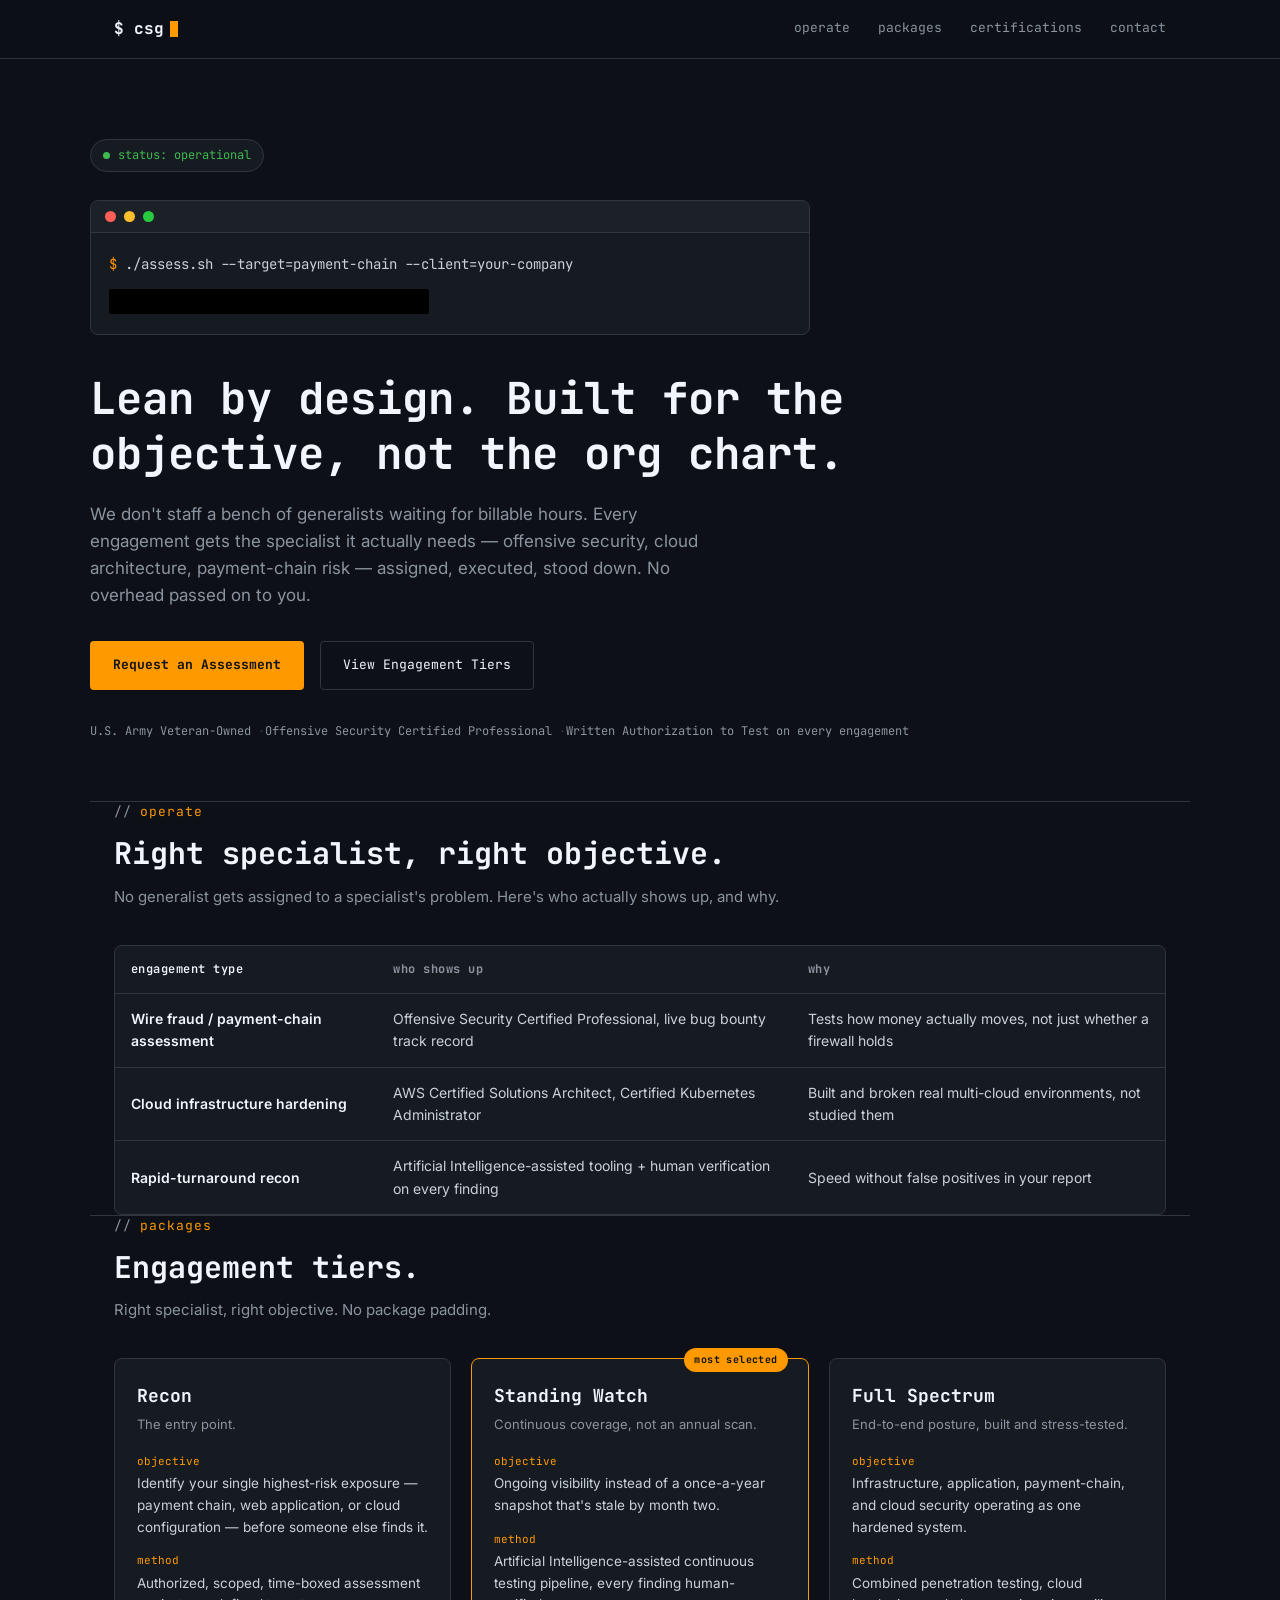
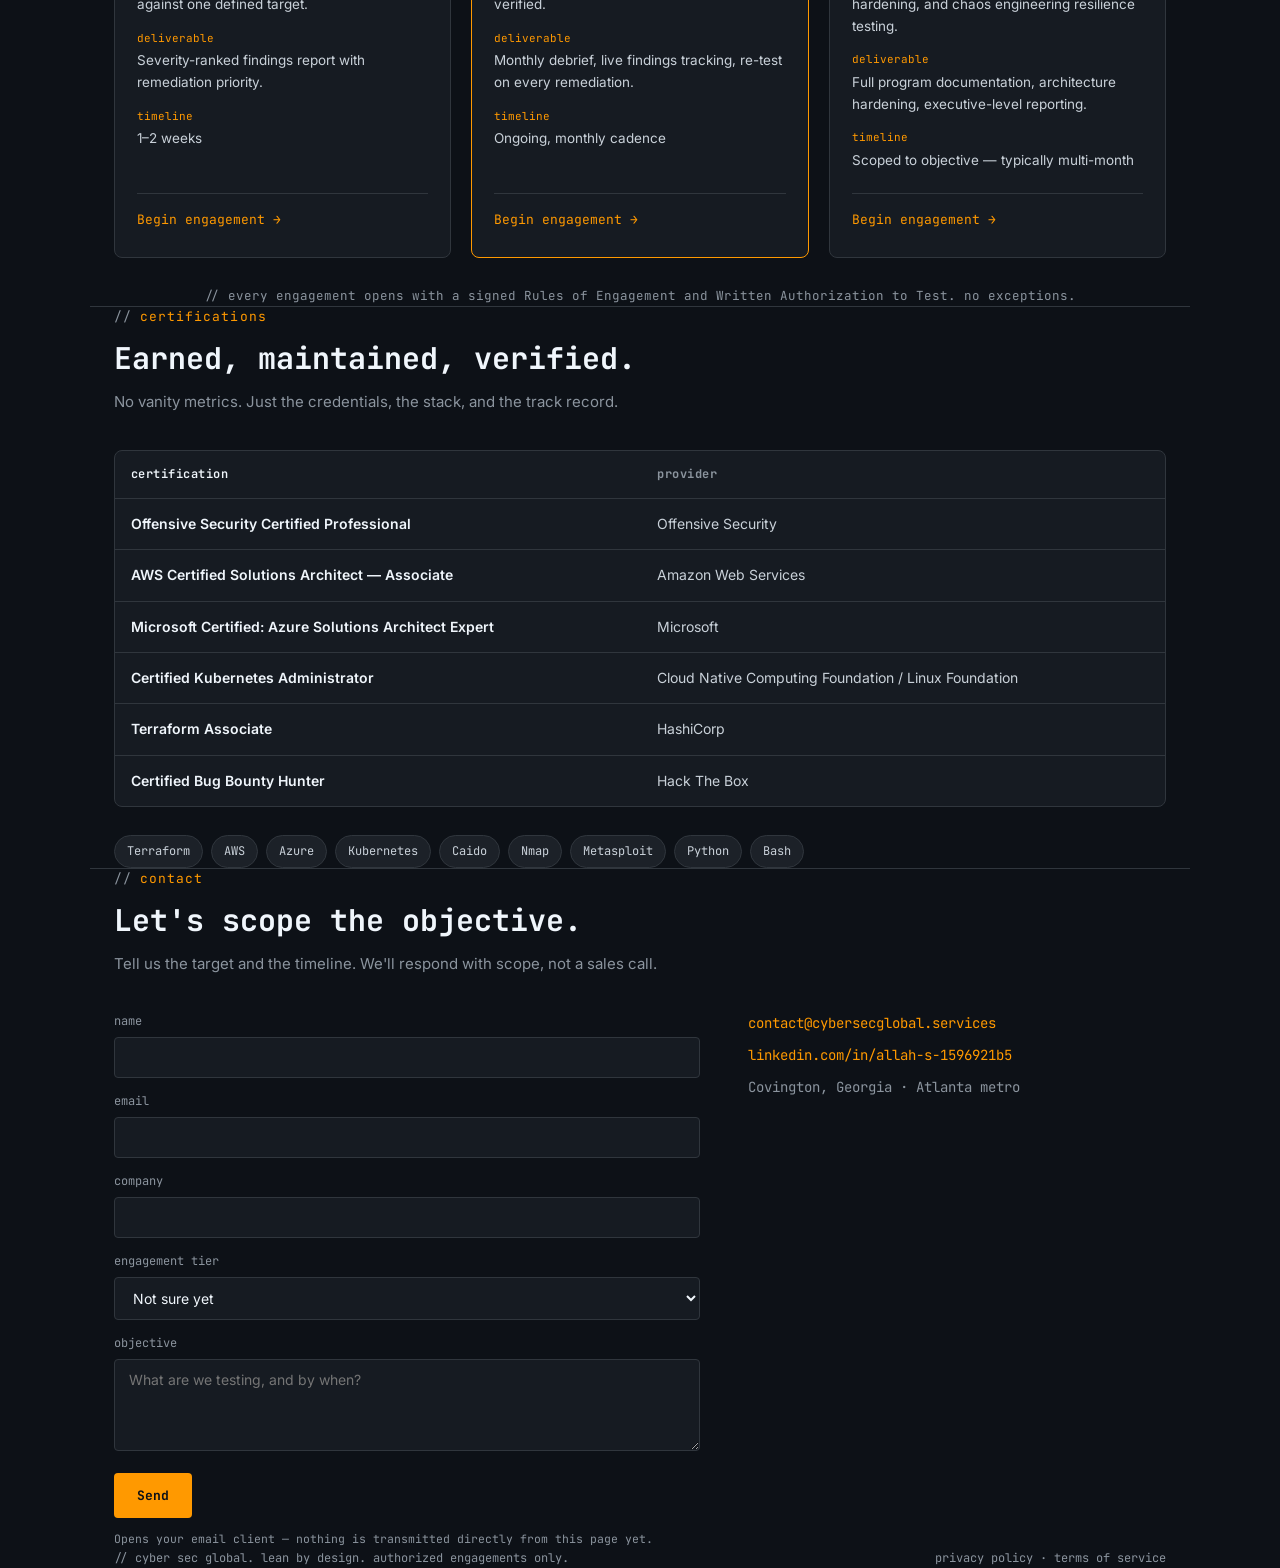
==== index.html @ 2a8fa8d0 "Rename index (1).html to index.html" ====
<!DOCTYPE html>
<html lang="en">
<head>
<meta charset="UTF-8">
<meta name="viewport" content="width=device-width, initial-scale=1.0">
<title>Cyber Sec Global — Lean by Design</title>
<link rel="preconnect" href="https://fonts.googleapis.com">
<link href="https://fonts.googleapis.com/css2?family=JetBrains+Mono:wght@400;500;700;800&family=Inter:wght@400;500;600;700&display=swap" rel="stylesheet">
<link rel="stylesheet" href="style.css">
</head>
<body>

<nav>
  <div class="nav-inner">
    <div class="logo">$ csg<span class="cursor"></span></div>
    <div class="nav-links" id="navLinks">
      <a href="#operate">operate</a>
      <a href="#packages">packages</a>
      <a href="#certs">certifications</a>
      <a href="#contact">contact</a>
    </div>
    <button class="nav-toggle" id="navToggle" aria-label="Menu">☰</button>
  </div>
</nav>

<header class="hero wrap">
  <div class="status-badge"><span class="status-dot"></span>status: operational</div>

  <div class="terminal">
    <div class="terminal-bar">
      <span class="dot r"></span><span class="dot y"></span><span class="dot g"></span>
    </div>
    <div class="terminal-body">
      <div class="prompt-line"><span class="prompt">$</span> <span id="typed"></span><span class="term-cursor" id="termCursor"></span></div>
      <div class="redacted-output" id="redactedOutput">
        <span class="redact-bar" id="redactBar">single highest-risk exposure identified</span>
      </div>
    </div>
  </div>

  <h1>Lean by design. Built for the objective, not the org chart.</h1>
  <p class="sub">We don't staff a bench of generalists waiting for billable hours. Every engagement gets the specialist it actually needs — offensive security, cloud architecture, payment-chain risk — assigned, executed, stood down. No overhead passed on to you.</p>

  <div class="cta-row">
    <a href="#contact" class="btn btn-primary">Request an Assessment</a>
    <a href="#packages" class="btn btn-secondary">View Engagement Tiers</a>
  </div>

  <div class="badge-line">
    <span>U.S. Army Veteran-Owned</span>
    <span>Offensive Security Certified Professional</span>
    <span>Written Authorization to Test on every engagement</span>
  </div>
</header>

<section id="operate" class="wrap">
  <div class="section-head">
    <div class="kicker">operate</div>
    <h2>Right specialist, right objective.</h2>
    <p>No generalist gets assigned to a specialist's problem. Here's who actually shows up, and why.</p>
  </div>
  <div class="table-wrap">
    <table>
      <thead>
        <tr><th class="lead">engagement type</th><th>who shows up</th><th>why</th></tr>
      </thead>
      <tbody>
        <tr>
          <td class="lead">Wire fraud / payment-chain assessment</td>
          <td>Offensive Security Certified Professional, live bug bounty track record</td>
          <td>Tests how money actually moves, not just whether a firewall holds</td>
        </tr>
        <tr>
          <td class="lead">Cloud infrastructure hardening</td>
          <td>AWS Certified Solutions Architect, Certified Kubernetes Administrator</td>
          <td>Built and broken real multi-cloud environments, not studied them</td>
        </tr>
        <tr>
          <td class="lead">Rapid-turnaround recon</td>
          <td>Artificial Intelligence-assisted tooling + human verification on every finding</td>
          <td>Speed without false positives in your report</td>
        </tr>
      </tbody>
    </table>
  </div>
</section>

<section id="packages" class="wrap">
  <div class="section-head">
    <div class="kicker">packages</div>
    <h2>Engagement tiers.</h2>
    <p>Right specialist, right objective. No package padding.</p>
  </div>

  <div class="pkg-grid">
    <div class="pkg-card">
      <h3>Recon</h3>
      <div class="tagline">The entry point.</div>
      <dl>
        <dt>objective</dt><dd>Identify your single highest-risk exposure — payment chain, web application, or cloud configuration — before someone else finds it.</dd>
        <dt>method</dt><dd>Authorized, scoped, time-boxed assessment against one defined target.</dd>
        <dt>deliverable</dt><dd>Severity-ranked findings report with remediation priority.</dd>
        <dt>timeline</dt><dd>1–2 weeks</dd>
      </dl>
      <a href="#contact" class="pkg-cta" data-tier="Recon">Begin engagement →</a>
    </div>

    <div class="pkg-card featured">
      <div class="pkg-tag">most selected</div>
      <h3>Standing Watch</h3>
      <div class="tagline">Continuous coverage, not an annual scan.</div>
      <dl>
        <dt>objective</dt><dd>Ongoing visibility instead of a once-a-year snapshot that's stale by month two.</dd>
        <dt>method</dt><dd>Artificial Intelligence-assisted continuous testing pipeline, every finding human-verified.</dd>
        <dt>deliverable</dt><dd>Monthly debrief, live findings tracking, re-test on every remediation.</dd>
        <dt>timeline</dt><dd>Ongoing, monthly cadence</dd>
      </dl>
      <a href="#contact" class="pkg-cta" data-tier="Standing Watch">Begin engagement →</a>
    </div>

    <div class="pkg-card">
      <h3>Full Spectrum</h3>
      <div class="tagline">End-to-end posture, built and stress-tested.</div>
      <dl>
        <dt>objective</dt><dd>Infrastructure, application, payment-chain, and cloud security operating as one hardened system.</dd>
        <dt>method</dt><dd>Combined penetration testing, cloud hardening, and chaos engineering resilience testing.</dd>
        <dt>deliverable</dt><dd>Full program documentation, architecture hardening, executive-level reporting.</dd>
        <dt>timeline</dt><dd>Scoped to objective — typically multi-month</dd>
      </dl>
      <a href="#contact" class="pkg-cta" data-tier="Full Spectrum">Begin engagement →</a>
    </div>
  </div>

  <div class="pkg-footnote">// every engagement opens with a signed Rules of Engagement and Written Authorization to Test. no exceptions.</div>
</section>

<section id="certs" class="wrap">
  <div class="section-head">
    <div class="kicker">certifications</div>
    <h2>Earned, maintained, verified.</h2>
    <p>No vanity metrics. Just the credentials, the stack, and the track record.</p>
  </div>

  <div class="table-wrap" style="margin-bottom: 28px;">
    <table>
      <thead><tr><th class="lead">certification</th><th>provider</th></tr></thead>
      <tbody>
        <tr><td class="lead">Offensive Security Certified Professional</td><td>Offensive Security</td></tr>
        <tr><td class="lead">AWS Certified Solutions Architect — Associate</td><td>Amazon Web Services</td></tr>
        <tr><td class="lead">Microsoft Certified: Azure Solutions Architect Expert</td><td>Microsoft</td></tr>
        <tr><td class="lead">Certified Kubernetes Administrator</td><td>Cloud Native Computing Foundation / Linux Foundation</td></tr>
        <tr><td class="lead">Terraform Associate</td><td>HashiCorp</td></tr>
        <tr><td class="lead">Certified Bug Bounty Hunter</td><td>Hack The Box</td></tr>
      </tbody>
    </table>
  </div>

  <div class="pill-row">
    <span class="pill">Terraform</span><span class="pill">AWS</span><span class="pill">Azure</span>
    <span class="pill">Kubernetes</span><span class="pill">Caido</span><span class="pill">Nmap</span>
    <span class="pill">Metasploit</span><span class="pill">Python</span><span class="pill">Bash</span>
  </div>
</section>

<section id="contact" class="wrap">
  <div class="section-head">
    <div class="kicker">contact</div>
    <h2>Let's scope the objective.</h2>
    <p>Tell us the target and the timeline. We'll respond with scope, not a sales call.</p>
  </div>

  <div class="contact-layout">
    <!--
      GOHIGHLEVEL EMBED SLOT
      Replace this entire <form id="contactForm">...</form> block with your
      GoHighLevel form embed snippet (iframe or script tag) to route leads
      straight into your CRM/automation pipeline instead of the mailto fallback below.
    -->
    <form id="contactForm" class="contact-form">
      <label for="name">name</label>
      <input type="text" id="name" name="name" required>

      <label for="email">email</label>
      <input type="email" id="email" name="email" required>

      <label for="company">company</label>
      <input type="text" id="company" name="company">

      <label for="tier">engagement tier</label>
      <select id="tier" name="tier">
        <option value="Not sure yet">Not sure yet</option>
        <option value="Recon">Recon</option>
        <option value="Standing Watch">Standing Watch</option>
        <option value="Full Spectrum">Full Spectrum</option>
      </select>

      <label for="message">objective</label>
      <textarea id="message" name="message" rows="4" placeholder="What are we testing, and by when?" required></textarea>

      <button type="submit" class="btn btn-primary" style="margin-top: 8px;">Send</button>
      <p class="form-note">Opens your email client — nothing is transmitted directly from this page yet.</p>
    </form>

    <div class="contact-links">
      <a href="mailto:contact@cybersecglobal.services">contact@cybersecglobal.services</a>
      <a href="https://www.linkedin.com/in/allah-s-1596921b5/">linkedin.com/in/allah-s-1596921b5</a>
      <span style="color: var(--text-dim);">Covington, Georgia · Atlanta metro</span>
    </div>
  </div>
</section>

<footer class="wrap">
  <div style="display:flex; justify-content:space-between; flex-wrap:wrap; gap:12px;">
    <span>// cyber sec global. lean by design. authorized engagements only.</span>
    <span><a href="privacy-policy.html" style="color:var(--text-dim);">privacy policy</a> · <a href="terms.html" style="color:var(--text-dim);">terms of service</a></span>
  </div>
</footer>

<script>
  // Mobile nav toggle
  document.getElementById('navToggle').addEventListener('click', function() {
    document.getElementById('navLinks').classList.toggle('open');
  });

  // Package card "Begin engagement" links prefill the tier dropdown
  document.querySelectorAll('.pkg-cta').forEach(function(link) {
    link.addEventListener('click', function() {
      var tier = this.getAttribute('data-tier');
      var select = document.getElementById('tier');
      if (select) select.value = tier;
    });
  });

  // Contact form: build a mailto: link from the fields and open the user's mail client.
  // Swap this whole block out once the GoHighLevel form embed is dropped in above.
  document.getElementById('contactForm').addEventListener('submit', function(e) {
    e.preventDefault();
    var name = document.getElementById('name').value;
    var email = document.getElementById('email').value;
    var company = document.getElementById('company').value;
    var tier = document.getElementById('tier').value;
    var message = document.getElementById('message').value;

    var subject = encodeURIComponent('Engagement Request — ' + tier);
    var body = encodeURIComponent(
      'Name: ' + name + '\n' +
      'Email: ' + email + '\n' +
      'Company: ' + company + '\n' +
      'Tier: ' + tier + '\n\n' +
      'Objective:\n' + message
    );
    window.location.href = 'mailto:contact@cybersecglobal.services?subject=' + subject + '&body=' + body;
  });

  // Hero terminal typing + redact reveal sequence
  (function() {
    var reduced = window.matchMedia('(prefers-reduced-motion: reduce)').matches;
    var text = "./assess.sh --target=payment-chain --client=your-company";
    var typedEl = document.getElementById('typed');
    var cursor = document.getElementById('termCursor');
    var output = document.getElementById('redactedOutput');
    var bar = document.getElementById('redactBar');

    if (reduced) {
      typedEl.textContent = text;
      output.classList.add('show');
      bar.classList.add('reveal');
      cursor.style.display = 'none';
      return;
    }

    var i = 0;
    function type() {
      if (i <= text.length) {
        typedEl.textContent = text.slice(0, i);
        i++;
        setTimeout(type, 28);
      } else {
        cursor.style.display = 'none';
        setTimeout(function() {
          output.classList.add('show');
          setTimeout(function() { bar.classList.add('reveal'); }, 900);
        }, 300);
      }
    }
    setTimeout(type, 500);
  })();
</script>

</body>
</html>
---- style.css ----
:root {
    --bg: #0d1117;
    --panel: #161b22;
    --elevated: #1c2128;
    --border: #30363d;
    --text: #c9d1d9;
    --text-bright: #f0f6fc;
    --text-dim: #8b949e;
    --amber: #ff9900;
    --amber-dim: #946325;
    --green: #3fb950;
    --mono: "JetBrains Mono", "Fira Code", monospace;
    --sans: "Inter", -apple-system, sans-serif;
  }

  * { margin: 0; padding: 0; box-sizing: border-box; }

  body {
    background: var(--bg);
    color: var(--text);
    font-family: var(--sans);
    line-height: 1.6;
    -webkit-font-smoothing: antialiased;
  }

  a { color: var(--amber); text-decoration: none; }

  .wrap { max-width: 1100px; margin: 0 auto; padding: 0 24px; }

  .kicker {
    font-family: var(--mono);
    font-size: 13px;
    letter-spacing: 0.08em;
    color: var(--amber);
    text-transform: lowercase;
    margin-bottom: 12px;
    display: flex;
    align-items: center;
    gap: 8px;
  }
  .kicker::before { content: "//"; color: var(--text-dim); }

  h1, h2, h3 {
    font-family: var(--mono);
    color: var(--text-bright);
    font-weight: 700;
    line-height: 1.25;
  }

  /* ---------- NAV ---------- */
  nav {
    position: sticky;
    top: 0;
    z-index: 50;
    background: rgba(13,17,23,0.92);
    backdrop-filter: blur(8px);
    border-bottom: 1px solid var(--border);
  }
  .nav-inner {
    display: flex;
    align-items: center;
    justify-content: space-between;
    padding: 16px 24px;
    max-width: 1100px;
    margin: 0 auto;
  }
  .logo {
    font-family: var(--mono);
    font-weight: 700;
    color: var(--text-bright);
    font-size: 16px;
    display: flex;
    align-items: center;
    gap: 6px;
  }
  .logo .cursor {
    display: inline-block;
    width: 8px;
    height: 16px;
    background: var(--amber);
    animation: blink 1.1s steps(1) infinite;
  }
  .nav-links {
    display: flex;
    gap: 28px;
    font-family: var(--mono);
    font-size: 13px;
    color: var(--text-dim);
  }
  .nav-links a { color: var(--text-dim); }
  .nav-links a:hover { color: var(--amber); }
  .nav-toggle { display: none; background: none; border: none; color: var(--text-bright); font-size: 22px; cursor: pointer; }

  @media (max-width: 760px) {
    .nav-links { display: none; }
    .nav-toggle { display: block; }
    .nav-links.open {
      display: flex;
      flex-direction: column;
      position: absolute;
      top: 64px;
      right: 0;
      left: 0;
      background: var(--panel);
      border-bottom: 1px solid var(--border);
      padding: 16px 24px;
      gap: 16px;
    }
  }

  @keyframes blink { 50% { opacity: 0; } }

  /* ---------- HERO ---------- */
  .hero {
    padding: 80px 0 60px;
    border-bottom: 1px solid var(--border);
  }
  .status-badge {
    display: inline-flex;
    align-items: center;
    gap: 8px;
    font-family: var(--mono);
    font-size: 12px;
    color: var(--green);
    border: 1px solid var(--border);
    background: var(--panel);
    padding: 6px 12px;
    border-radius: 100px;
    margin-bottom: 28px;
  }
  .status-dot {
    width: 7px; height: 7px; border-radius: 50%;
    background: var(--green);
    box-shadow: 0 0 0 0 rgba(63,185,80,0.6);
    animation: pulse 2s infinite;
  }
  @keyframes pulse {
    0% { box-shadow: 0 0 0 0 rgba(63,185,80,0.5); }
    70% { box-shadow: 0 0 0 6px rgba(63,185,80,0); }
    100% { box-shadow: 0 0 0 0 rgba(63,185,80,0); }
  }

  .terminal {
    background: var(--panel);
    border: 1px solid var(--border);
    border-radius: 8px;
    overflow: hidden;
    margin-bottom: 36px;
    max-width: 720px;
  }
  .terminal-bar {
    display: flex;
    gap: 8px;
    padding: 10px 14px;
    background: var(--elevated);
    border-bottom: 1px solid var(--border);
  }
  .dot { width: 11px; height: 11px; border-radius: 50%; }
  .dot.r { background: #ff5f56; }
  .dot.y { background: #ffbd2e; }
  .dot.g { background: #27c93f; }
  .terminal-body {
    padding: 20px 18px;
    font-family: var(--mono);
    font-size: 14px;
    min-height: 90px;
  }
  .prompt-line { color: var(--text-dim); }
  .prompt-line .prompt { color: var(--amber); }
  #typed { color: var(--text); }
  .term-cursor {
    display: inline-block;
    width: 8px; height: 15px;
    background: var(--amber);
    vertical-align: middle;
    animation: blink 1s steps(1) infinite;
  }
  .redacted-output {
    margin-top: 14px;
    opacity: 0;
    transition: opacity 0.4s ease;
  }
  .redacted-output.show { opacity: 1; }
  .redact-bar {
    display: inline-block;
    background: #000;
    color: transparent;
    padding: 1px 4px;
    border-radius: 2px;
    transition: background 0.6s ease, color 0.3s ease 0.3s;
  }
  .redact-bar.reveal {
    background: transparent;
    color: var(--text-bright);
  }

  .hero h1 {
    font-size: clamp(28px, 4vw, 44px);
    max-width: 780px;
    margin-bottom: 20px;
  }
  .hero .sub {
    font-size: 17px;
    color: var(--text-dim);
    max-width: 640px;
    margin-bottom: 32px;
  }
  .cta-row { display: flex; gap: 16px; flex-wrap: wrap; margin-bottom: 32px; }
  .btn {
    font-family: var(--mono);
    font-size: 13px;
    padding: 13px 22px;
    border-radius: 4px;
    cursor: pointer;
    border: 1px solid transparent;
    display: inline-block;
  }
  .btn:focus-visible { outline: 2px solid var(--amber); outline-offset: 2px; }
  .btn-primary { background: var(--amber); color: #0d1117; font-weight: 700; }
  .btn-primary:hover { background: #ffad33; }
  .btn-secondary { background: transparent; border: 1px solid var(--border); color: var(--text-bright); }
  .btn-secondary:hover { border-color: var(--amber); color: var(--amber); }

  .badge-line {
    font-family: var(--mono);
    font-size: 12px;
    color: var(--text-dim);
    display: flex;
    flex-wrap: wrap;
    gap: 6px 0;
  }
  .badge-line span:not(:last-child)::after { content: " · "; color: var(--border); }

  /* ---------- SECTIONS ---------- */
  section { padding: 72px 0; border-bottom: 1px solid var(--border); }
  section:last-of-type { border-bottom: none; }
  .section-head { margin-bottom: 36px; max-width: 680px; }
  .section-head h2 { font-size: clamp(22px, 3vw, 30px); }
  .section-head p { color: var(--text-dim); margin-top: 12px; font-size: 15px; }

  table {
    width: 100%;
    border-collapse: collapse;
    font-size: 14px;
  }
  th, td {
    text-align: left;
    padding: 14px 16px;
    border-bottom: 1px solid var(--border);
  }
  th {
    font-family: var(--mono);
    font-size: 12px;
    color: var(--text-dim);
    text-transform: lowercase;
    letter-spacing: 0.04em;
  }
  td { color: var(--text); }
  td.lead, th.lead { color: var(--text-bright); font-weight: 600; }
  .table-wrap {
    background: var(--panel);
    border: 1px solid var(--border);
    border-radius: 8px;
    overflow: hidden;
  }
  .table-wrap table { margin: 0; }
  .table-wrap tr:last-child td { border-bottom: none; }
  .table-wrap { overflow-x: auto; }

  /* ---------- PACKAGES ---------- */
  .pkg-grid {
    display: grid;
    grid-template-columns: repeat(3, 1fr);
    gap: 20px;
  }
  @media (max-width: 900px) { .pkg-grid { grid-template-columns: 1fr; } }
  .pkg-card {
    background: var(--panel);
    border: 1px solid var(--border);
    border-radius: 8px;
    padding: 26px 22px;
    position: relative;
    display: flex;
    flex-direction: column;
  }
  .pkg-card.featured { border-color: var(--amber); }
  .pkg-tag {
    position: absolute;
    top: -11px;
    right: 20px;
    background: var(--amber);
    color: #0d1117;
    font-family: var(--mono);
    font-size: 10px;
    font-weight: 700;
    padding: 4px 10px;
    border-radius: 100px;
    letter-spacing: 0.04em;
  }
  .pkg-card h3 {
    font-size: 18px;
    margin-bottom: 6px;
  }
  .pkg-card .tagline {
    color: var(--text-dim);
    font-size: 13px;
    margin-bottom: 18px;
  }
  .pkg-card dl { font-size: 13.5px; flex-grow: 1; }
  .pkg-card dt {
    font-family: var(--mono);
    color: var(--amber);
    font-size: 11px;
    text-transform: lowercase;
    margin-top: 14px;
  }
  .pkg-card dt:first-child { margin-top: 0; }
  .pkg-card dd { color: var(--text); margin-top: 3px; }
  .pkg-cta {
    display: inline-block;
    margin-top: 22px;
    font-family: var(--mono);
    font-size: 13px;
    color: var(--amber);
    border-top: 1px solid var(--border);
    padding-top: 16px;
  }
  .pkg-cta:hover { color: #ffad33; }
  .pkg-footnote {
    text-align: center;
    color: var(--text-dim);
    font-family: var(--mono);
    font-size: 12.5px;
    margin-top: 28px;
  }

  /* ---------- STACK BADGES ---------- */
  .pill-row { display: flex; flex-wrap: wrap; gap: 8px; }
  .pill {
    font-family: var(--mono);
    font-size: 12px;
    background: var(--elevated);
    border: 1px solid var(--border);
    color: var(--text);
    padding: 6px 12px;
    border-radius: 100px;
  }

  /* ---------- CONTACT ---------- */
  .contact-layout {
    display: grid;
    grid-template-columns: 1.4fr 1fr;
    gap: 48px;
  }
  @media (max-width: 760px) { .contact-layout { grid-template-columns: 1fr; gap: 32px; } }
  .contact-form {
    display: flex;
    flex-direction: column;
    gap: 14px;
  }
  .contact-form label {
    font-family: var(--mono);
    font-size: 12px;
    color: var(--text-dim);
    text-transform: lowercase;
    margin-bottom: -8px;
  }
  .contact-form input,
  .contact-form select,
  .contact-form textarea {
    background: var(--panel);
    border: 1px solid var(--border);
    color: var(--text-bright);
    font-family: var(--sans);
    font-size: 14px;
    padding: 11px 14px;
    border-radius: 4px;
    resize: vertical;
  }
  .contact-form input:focus,
  .contact-form select:focus,
  .contact-form textarea:focus {
    outline: none;
    border-color: var(--amber);
  }
  .contact-form button { align-self: flex-start; }
  .form-note {
    font-family: var(--mono);
    font-size: 11.5px;
    color: var(--text-dim);
    margin-top: -2px;
  }
  .contact-links {
    font-family: var(--mono);
    font-size: 14px;
    display: flex;
    flex-direction: column;
    gap: 10px;
    align-content: start;
  }
  footer {
    padding: 28px 0 50px;
    font-family: var(--mono);
    font-size: 12px;
    color: var(--text-dim);
  }
  footer a:hover { color: var(--amber) !important; }

  @media (prefers-reduced-motion: reduce) {
    * { animation: none !important; transition: none !important; }
  }

/* ---------- LEGAL PAGES — shared prose treatment ---------- */
.prose { max-width: 680px; }
.prose p { margin-bottom: 14px; font-size: 15px; }
.prose ul { padding-left: 22px; margin-bottom: 16px; }
.prose li { margin-bottom: 8px; font-size: 15px; }
.prose a { text-decoration: underline; }
.legal-updated {
  font-family: var(--mono);
  font-size: 12px;
  color: var(--text-dim);
  margin: -8px 0 24px;
}
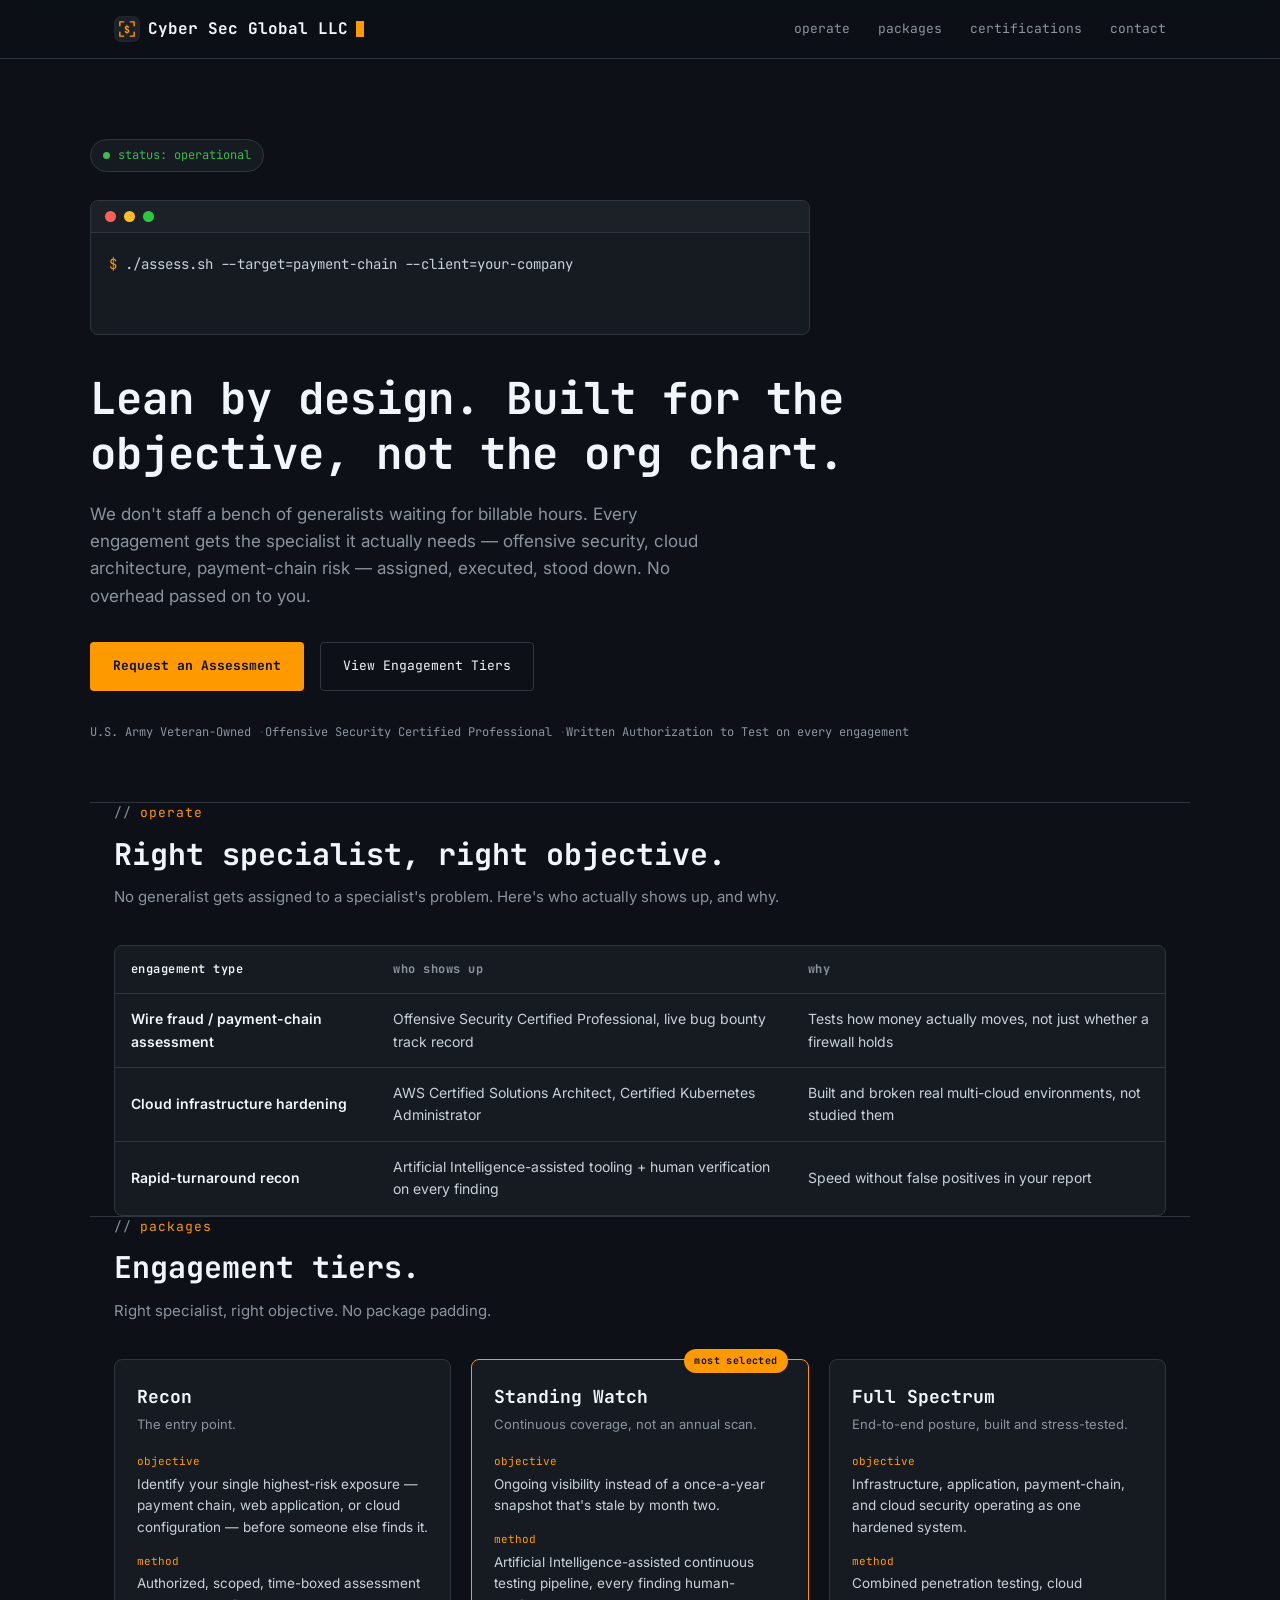
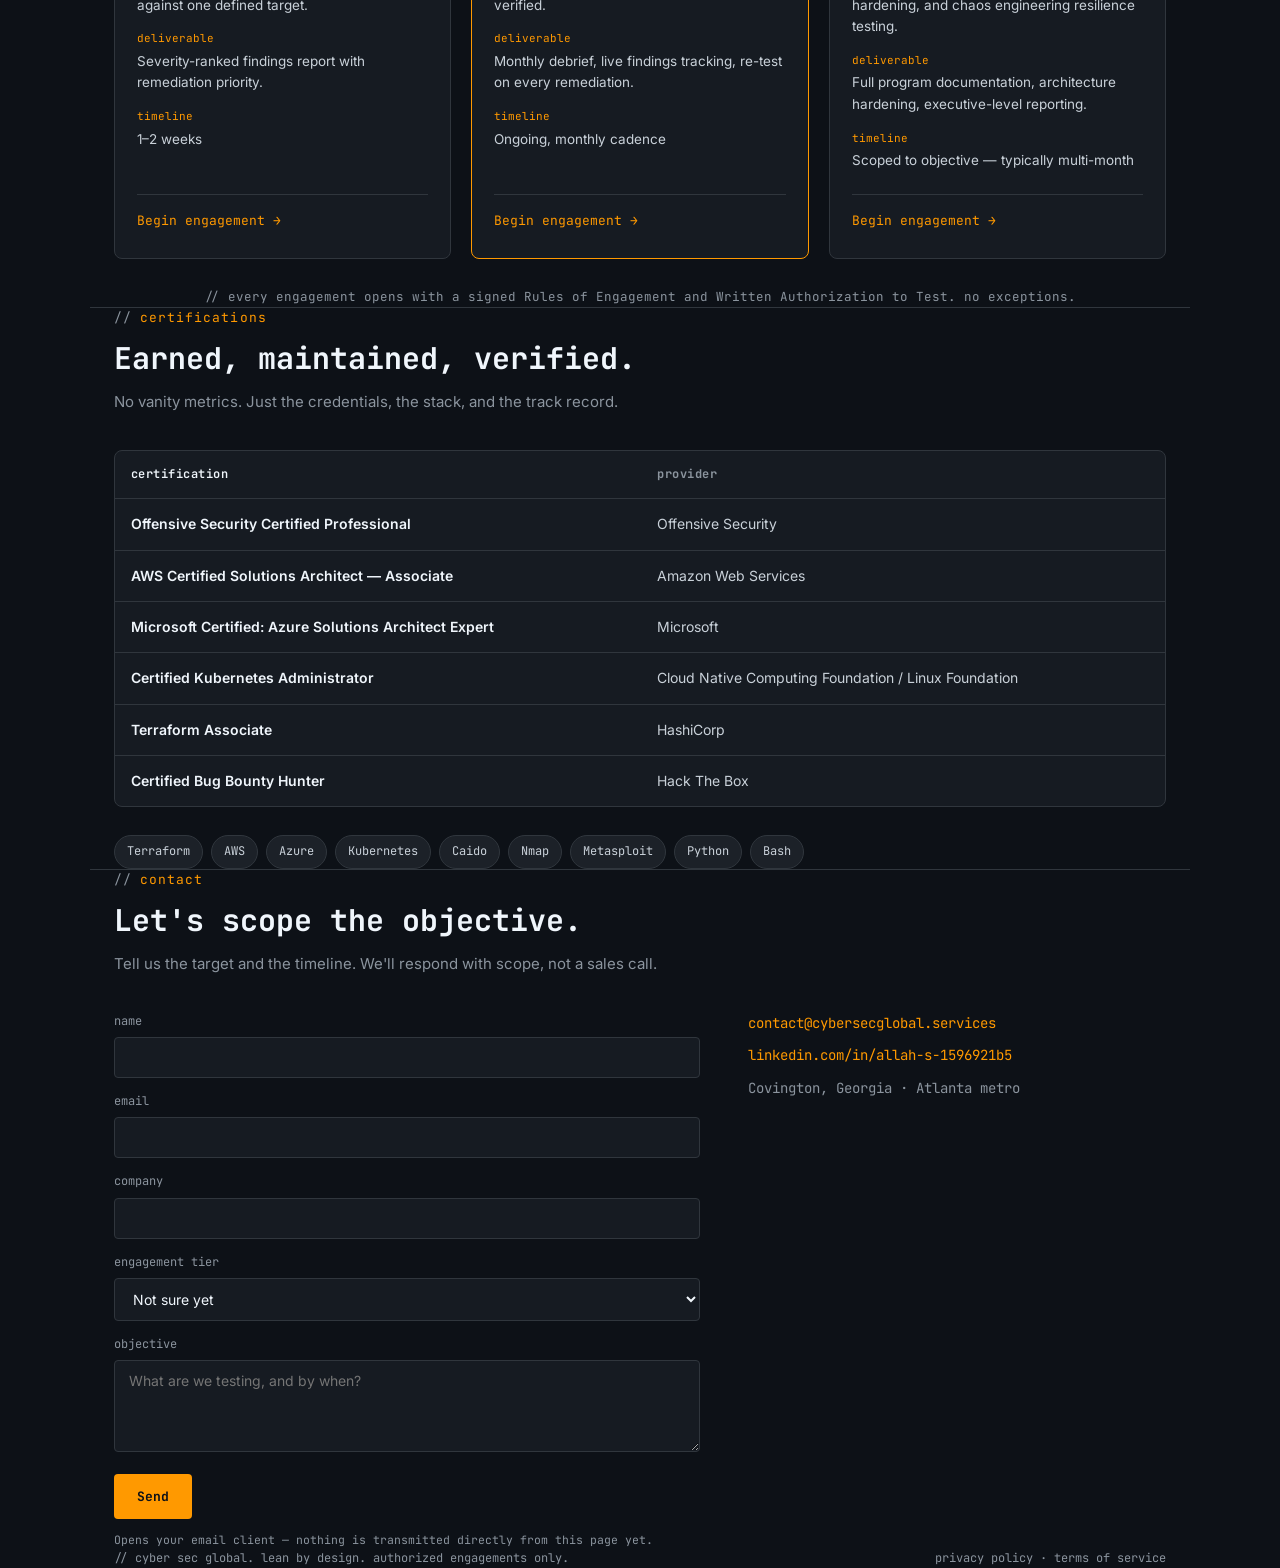
==== commit 7d87f4f2: "Add files via upload" ====
--- a/index.html
+++ b/index.html
@@ -3,7 +3,21 @@
 <head>
 <meta charset="UTF-8">
 <meta name="viewport" content="width=device-width, initial-scale=1.0">
-<title>Cyber Sec Global — Lean by Design</title>
+<title>Cyber Sec Global — Lean by Design. Offensive Security & Cloud Engagements.</title>
+<meta name="description" content="Cyber Sec Global provides offensive security assessments, payment-chain risk testing, and cloud infrastructure hardening — run by a small, hand-picked team of specialists, not a rotating bench of generalists.">
+<link rel="canonical" href="https://cybersecglobal.services/">
+
+<meta property="og:type" content="website">
+<meta property="og:url" content="https://cybersecglobal.services/">
+<meta property="og:title" content="Cyber Sec Global — Lean by Design">
+<meta property="og:description" content="Offensive security, payment-chain risk assessment, and cloud hardening. Right specialist, right objective — no package padding.">
+
+<meta name="twitter:card" content="summary">
+<meta name="twitter:title" content="Cyber Sec Global — Lean by Design">
+<meta name="twitter:description" content="Offensive security, payment-chain risk assessment, and cloud hardening. Right specialist, right objective.">
+
+<link rel="icon" href="data:image/svg+xml,%3Csvg xmlns='http://www.w3.org/2000/svg' viewBox='0 0 32 32'%3E%3Crect width='32' height='32' rx='6' fill='%230d1117'/%3E%3Ctext x='6' y='22' font-family='monospace' font-size='18' font-weight='700' fill='%23ff9900'%3E$_%3C/text%3E%3C/svg%3E">
+
 <link rel="preconnect" href="https://fonts.googleapis.com">
 <link href="https://fonts.googleapis.com/css2?family=JetBrains+Mono:wght@400;500;700;800&family=Inter:wght@400;500;600;700&display=swap" rel="stylesheet">
 <link rel="stylesheet" href="style.css">
@@ -12,7 +26,17 @@
 
 <nav>
   <div class="nav-inner">
-    <div class="logo">$ csg<span class="cursor"></span></div>
+    <div class="logo" aria-label="Cyber Sec Global LLC">
+      <svg class="logo-mark" viewBox="0 0 40 40" aria-hidden="true" focusable="false">
+      <rect x="1" y="1" width="38" height="38" rx="9" style="fill:var(--elevated);stroke:var(--border)"></rect>
+      <path d="M9 9 H15 M9 9 V15" style="stroke:var(--amber)" stroke-width="2.2" stroke-linecap="round" fill="none"></path>
+      <path d="M31 9 H25 M31 9 V15" style="stroke:var(--amber)" stroke-width="2.2" stroke-linecap="round" fill="none"></path>
+      <path d="M9 31 H15 M9 31 V25" style="stroke:var(--amber)" stroke-width="2.2" stroke-linecap="round" fill="none"></path>
+      <path d="M31 31 H25 M31 31 V25" style="stroke:var(--amber)" stroke-width="2.2" stroke-linecap="round" fill="none"></path>
+      <text x="20" y="26" font-family="JetBrains Mono, monospace" font-size="15" font-weight="700" style="fill:var(--amber)" text-anchor="middle">$</text>
+    </svg>
+    <span class="logo-text">Cyber Sec Global LLC</span><span class="cursor"></span>
+    </div>
     <div class="nav-links" id="navLinks">
       <a href="#operate">operate</a>
       <a href="#packages">packages</a>
--- a/style.css
+++ b/style.css
@@ -71,7 +71,13 @@
     font-size: 16px;
     display: flex;
     align-items: center;
-    gap: 6px;
+    gap: 8px;
+    white-space: nowrap;
+  }
+  .logo-mark { width: 26px; height: 26px; flex-shrink: 0; }
+  @media (max-width: 480px) {
+    .logo-text, .logo .cursor { display: none; }
+    .logo-mark { width: 24px; height: 24px; }
   }
   .logo .cursor {
     display: inline-block;
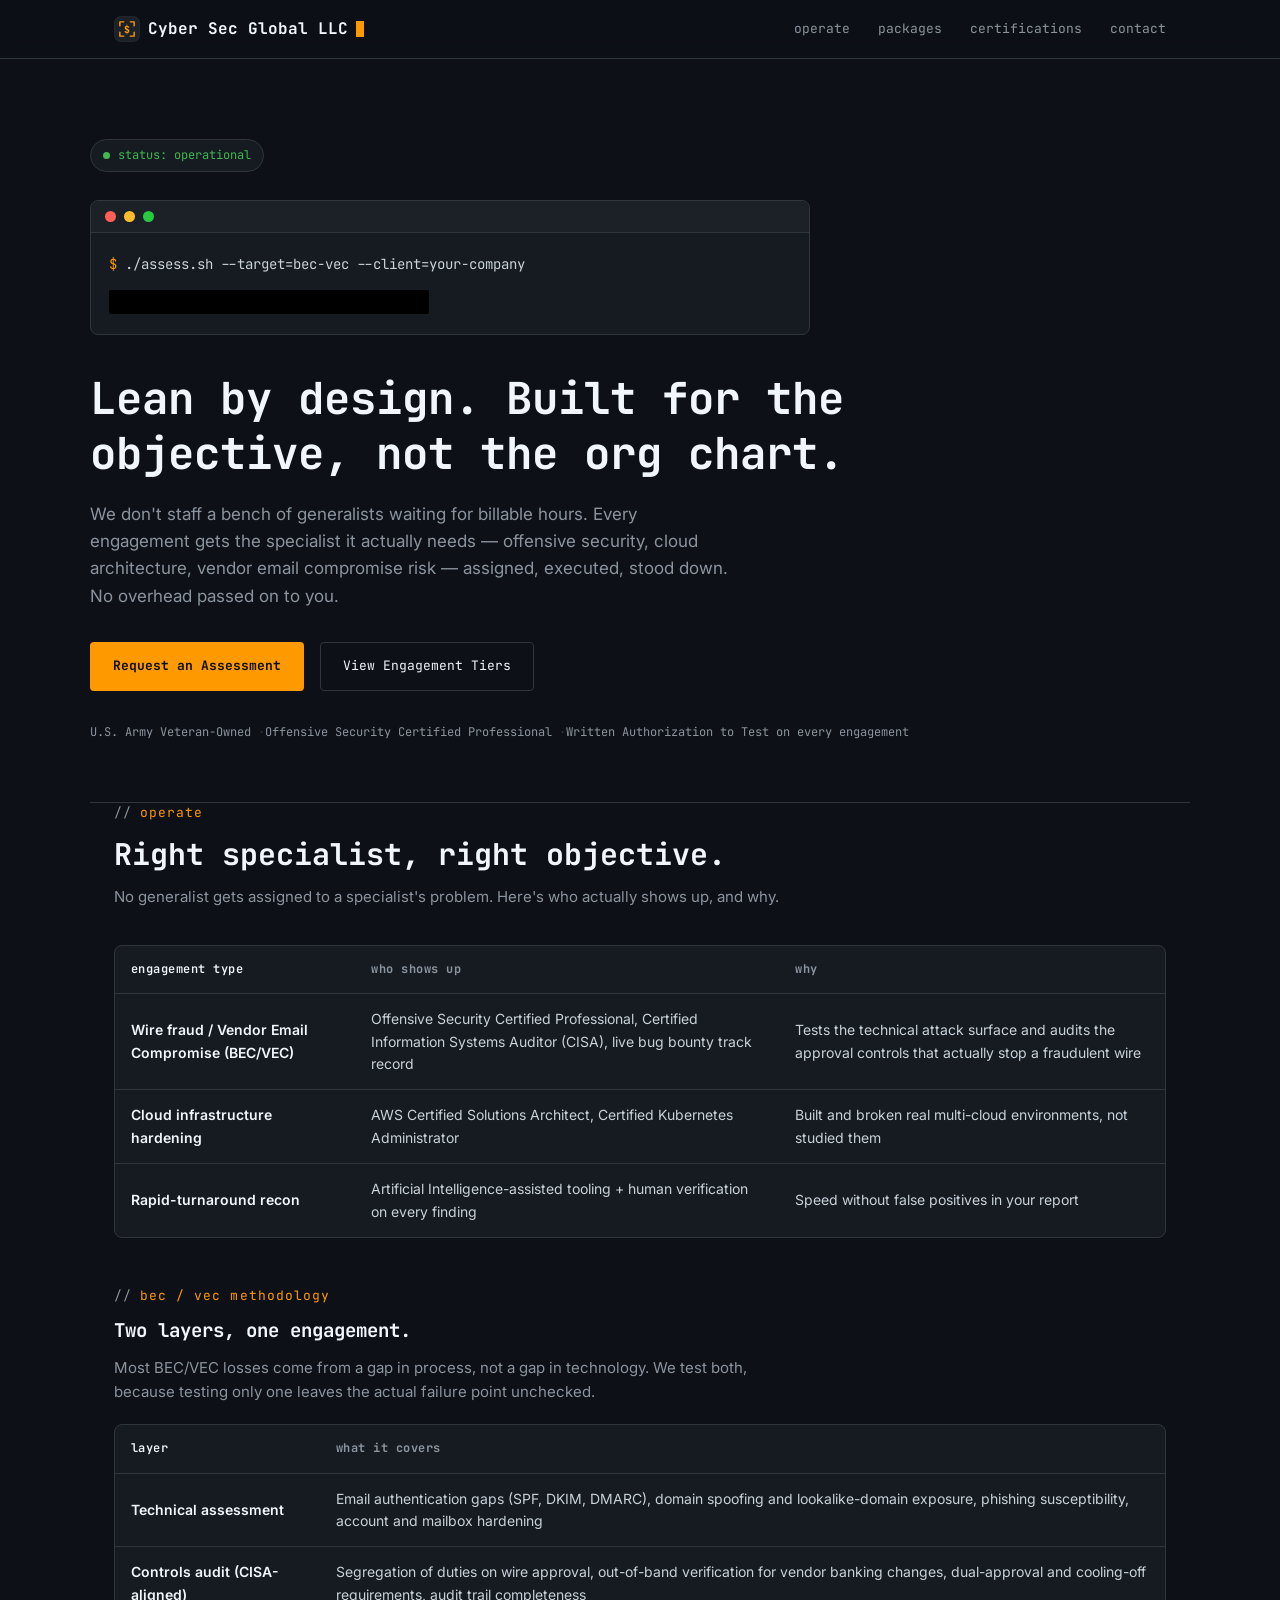
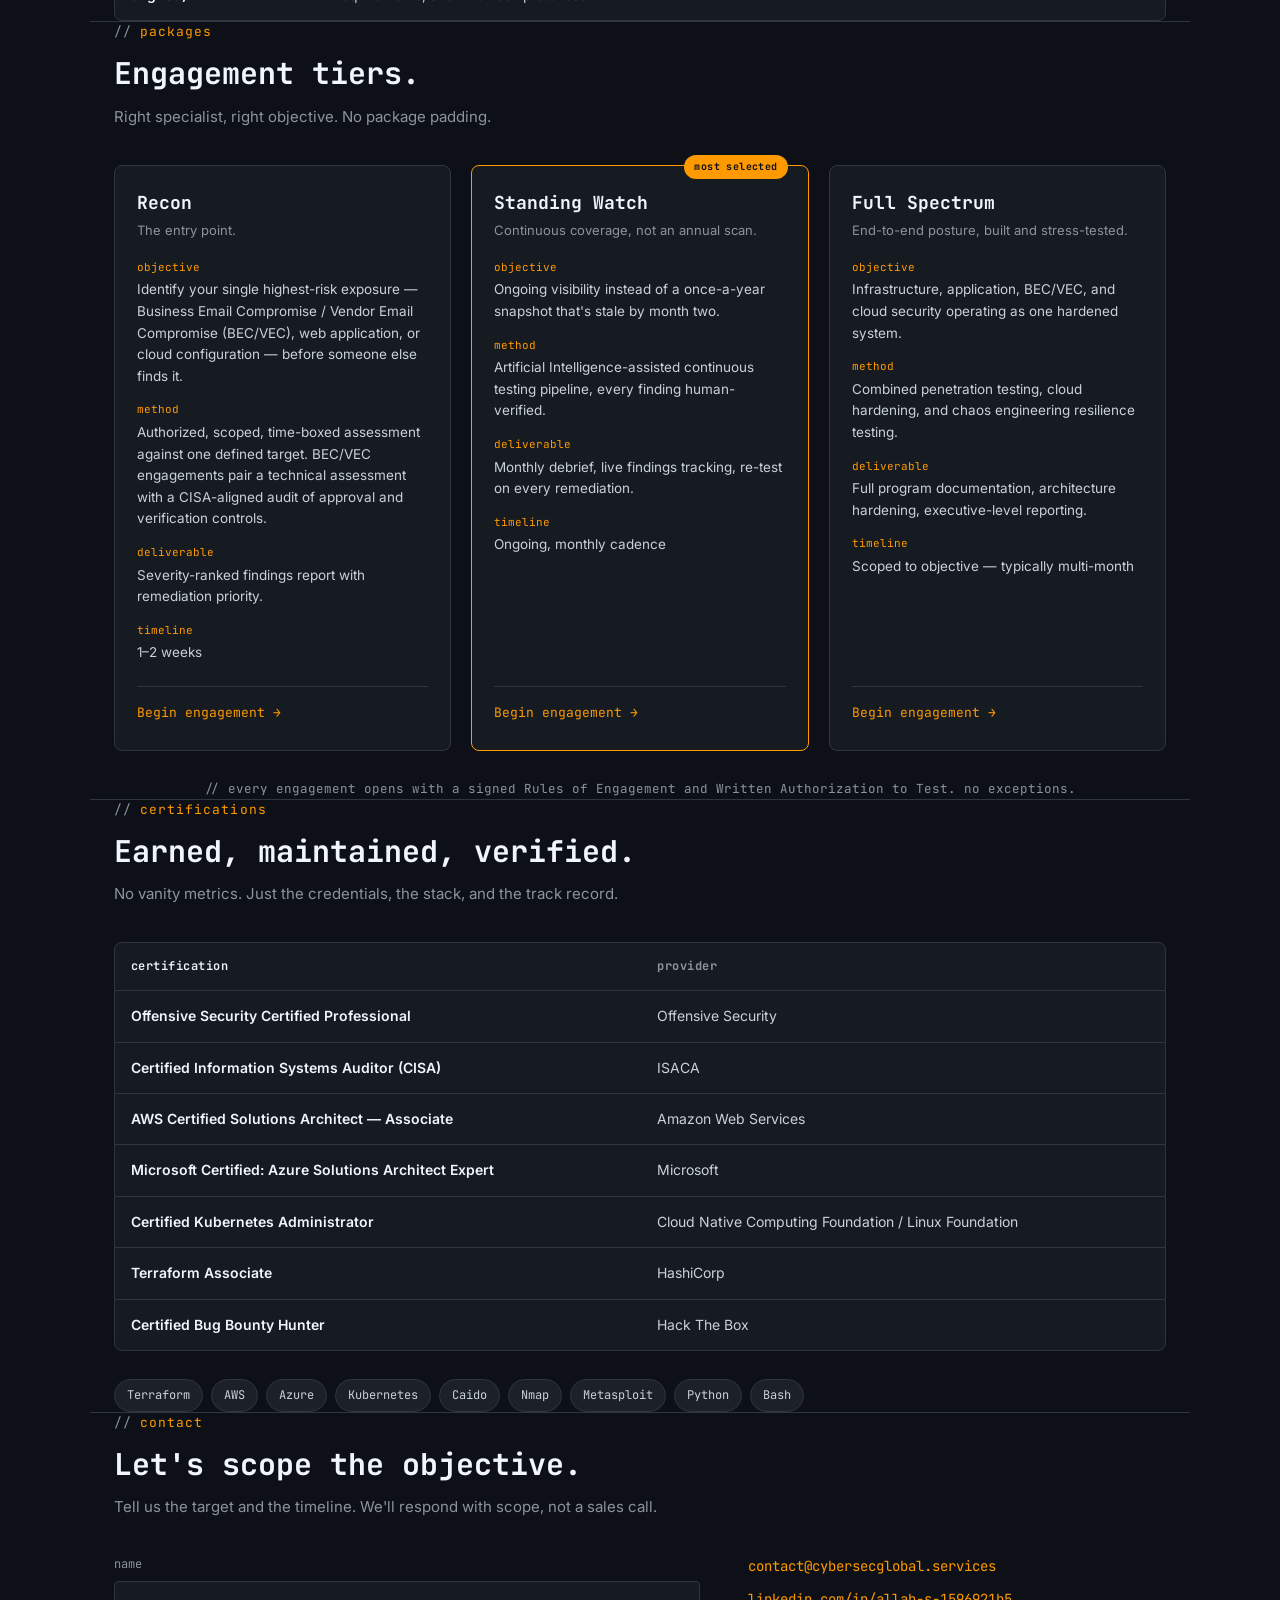
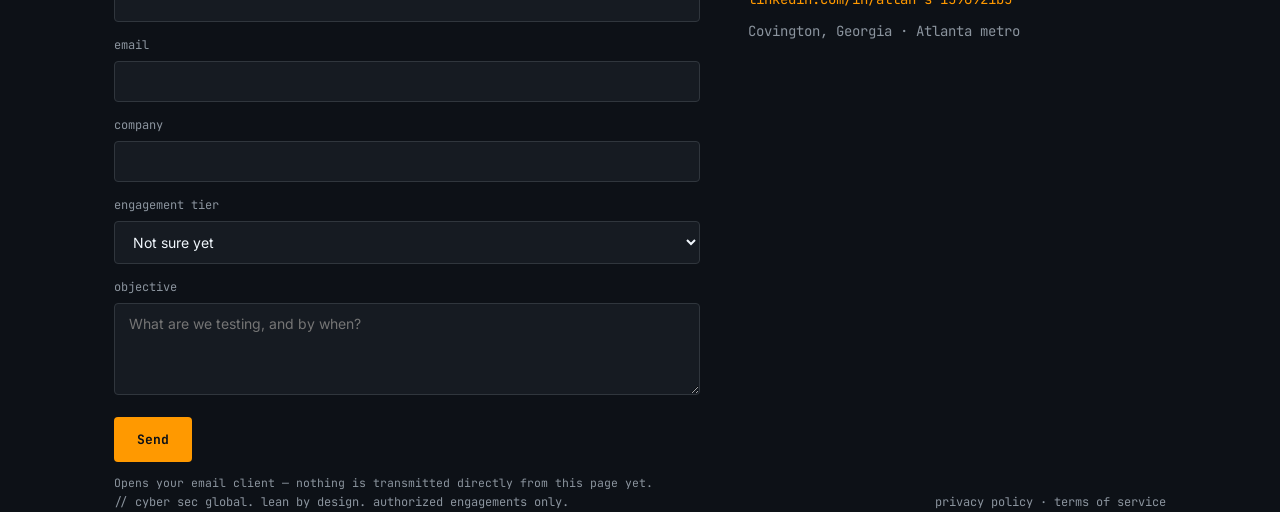
==== commit 96e5a6dc: "Add files via upload" ====
--- a/index.html
+++ b/index.html
@@ -4,17 +4,17 @@
 <meta charset="UTF-8">
 <meta name="viewport" content="width=device-width, initial-scale=1.0">
 <title>Cyber Sec Global — Lean by Design. Offensive Security & Cloud Engagements.</title>
-<meta name="description" content="Cyber Sec Global provides offensive security assessments, payment-chain risk testing, and cloud infrastructure hardening — run by a small, hand-picked team of specialists, not a rotating bench of generalists.">
+<meta name="description" content="Cyber Sec Global provides offensive security assessments, Business Email Compromise (BEC) and Vendor Email Compromise (VEC) risk assessment, and cloud infrastructure hardening — run by a small, hand-picked team of specialists, not a rotating bench of generalists.">
 <link rel="canonical" href="https://cybersecglobal.services/">
 
 <meta property="og:type" content="website">
 <meta property="og:url" content="https://cybersecglobal.services/">
 <meta property="og:title" content="Cyber Sec Global — Lean by Design">
-<meta property="og:description" content="Offensive security, payment-chain risk assessment, and cloud hardening. Right specialist, right objective — no package padding.">
+<meta property="og:description" content="Offensive security, Business Email Compromise / Vendor Email Compromise (BEC/VEC) risk assessment, and cloud hardening. Right specialist, right objective — no package padding.">
 
 <meta name="twitter:card" content="summary">
 <meta name="twitter:title" content="Cyber Sec Global — Lean by Design">
-<meta name="twitter:description" content="Offensive security, payment-chain risk assessment, and cloud hardening. Right specialist, right objective.">
+<meta name="twitter:description" content="Offensive security, BEC/VEC risk assessment, and cloud hardening. Right specialist, right objective.">
 
 <link rel="icon" href="data:image/svg+xml,%3Csvg xmlns='http://www.w3.org/2000/svg' viewBox='0 0 32 32'%3E%3Crect width='32' height='32' rx='6' fill='%230d1117'/%3E%3Ctext x='6' y='22' font-family='monospace' font-size='18' font-weight='700' fill='%23ff9900'%3E$_%3C/text%3E%3C/svg%3E">
 
@@ -63,7 +63,7 @@
   </div>
 
   <h1>Lean by design. Built for the objective, not the org chart.</h1>
-  <p class="sub">We don't staff a bench of generalists waiting for billable hours. Every engagement gets the specialist it actually needs — offensive security, cloud architecture, payment-chain risk — assigned, executed, stood down. No overhead passed on to you.</p>
+  <p class="sub">We don't staff a bench of generalists waiting for billable hours. Every engagement gets the specialist it actually needs — offensive security, cloud architecture, vendor email compromise risk — assigned, executed, stood down. No overhead passed on to you.</p>
 
   <div class="cta-row">
     <a href="#contact" class="btn btn-primary">Request an Assessment</a>
@@ -90,9 +90,9 @@
       </thead>
       <tbody>
         <tr>
-          <td class="lead">Wire fraud / payment-chain assessment</td>
-          <td>Offensive Security Certified Professional, live bug bounty track record</td>
-          <td>Tests how money actually moves, not just whether a firewall holds</td>
+          <td class="lead">Wire fraud / Vendor Email Compromise (BEC/VEC)</td>
+          <td>Offensive Security Certified Professional, Certified Information Systems Auditor (CISA), live bug bounty track record</td>
+          <td>Tests the technical attack surface and audits the approval controls that actually stop a fraudulent wire</td>
         </tr>
         <tr>
           <td class="lead">Cloud infrastructure hardening</td>
@@ -103,6 +103,25 @@
           <td class="lead">Rapid-turnaround recon</td>
           <td>Artificial Intelligence-assisted tooling + human verification on every finding</td>
           <td>Speed without false positives in your report</td>
+        </tr>
+      </tbody>
+    </table>
+  </div>
+
+  <div class="kicker" style="margin-top: 48px;">bec / vec methodology</div>
+  <h3 style="font-size: 19px; margin-bottom: 14px;">Two layers, one engagement.</h3>
+  <p style="color: var(--text-dim); font-size: 15px; max-width: 680px; margin-bottom: 20px;">Most BEC/VEC losses come from a gap in process, not a gap in technology. We test both, because testing only one leaves the actual failure point unchecked.</p>
+  <div class="table-wrap">
+    <table>
+      <thead><tr><th class="lead">layer</th><th>what it covers</th></tr></thead>
+      <tbody>
+        <tr>
+          <td class="lead">Technical assessment</td>
+          <td>Email authentication gaps (SPF, DKIM, DMARC), domain spoofing and lookalike-domain exposure, phishing susceptibility, account and mailbox hardening</td>
+        </tr>
+        <tr>
+          <td class="lead">Controls audit (CISA-aligned)</td>
+          <td>Segregation of duties on wire approval, out-of-band verification for vendor banking changes, dual-approval and cooling-off requirements, audit trail completeness</td>
         </tr>
       </tbody>
     </table>
@@ -121,8 +140,8 @@
       <h3>Recon</h3>
       <div class="tagline">The entry point.</div>
       <dl>
-        <dt>objective</dt><dd>Identify your single highest-risk exposure — payment chain, web application, or cloud configuration — before someone else finds it.</dd>
-        <dt>method</dt><dd>Authorized, scoped, time-boxed assessment against one defined target.</dd>
+        <dt>objective</dt><dd>Identify your single highest-risk exposure — Business Email Compromise / Vendor Email Compromise (BEC/VEC), web application, or cloud configuration — before someone else finds it.</dd>
+        <dt>method</dt><dd>Authorized, scoped, time-boxed assessment against one defined target. BEC/VEC engagements pair a technical assessment with a CISA-aligned audit of approval and verification controls.</dd>
         <dt>deliverable</dt><dd>Severity-ranked findings report with remediation priority.</dd>
         <dt>timeline</dt><dd>1–2 weeks</dd>
       </dl>
@@ -146,7 +165,7 @@
       <h3>Full Spectrum</h3>
       <div class="tagline">End-to-end posture, built and stress-tested.</div>
       <dl>
-        <dt>objective</dt><dd>Infrastructure, application, payment-chain, and cloud security operating as one hardened system.</dd>
+        <dt>objective</dt><dd>Infrastructure, application, BEC/VEC, and cloud security operating as one hardened system.</dd>
         <dt>method</dt><dd>Combined penetration testing, cloud hardening, and chaos engineering resilience testing.</dd>
         <dt>deliverable</dt><dd>Full program documentation, architecture hardening, executive-level reporting.</dd>
         <dt>timeline</dt><dd>Scoped to objective — typically multi-month</dd>
@@ -170,6 +189,7 @@
       <thead><tr><th class="lead">certification</th><th>provider</th></tr></thead>
       <tbody>
         <tr><td class="lead">Offensive Security Certified Professional</td><td>Offensive Security</td></tr>
+        <tr><td class="lead">Certified Information Systems Auditor (CISA)</td><td>ISACA</td></tr>
         <tr><td class="lead">AWS Certified Solutions Architect — Associate</td><td>Amazon Web Services</td></tr>
         <tr><td class="lead">Microsoft Certified: Azure Solutions Architect Expert</td><td>Microsoft</td></tr>
         <tr><td class="lead">Certified Kubernetes Administrator</td><td>Cloud Native Computing Foundation / Linux Foundation</td></tr>
@@ -279,7 +299,7 @@
   // Hero terminal typing + redact reveal sequence
   (function() {
     var reduced = window.matchMedia('(prefers-reduced-motion: reduce)').matches;
-    var text = "./assess.sh --target=payment-chain --client=your-company";
+    var text = "./assess.sh --target=bec-vec --client=your-company";
     var typedEl = document.getElementById('typed');
     var cursor = document.getElementById('termCursor');
     var output = document.getElementById('redactedOutput');
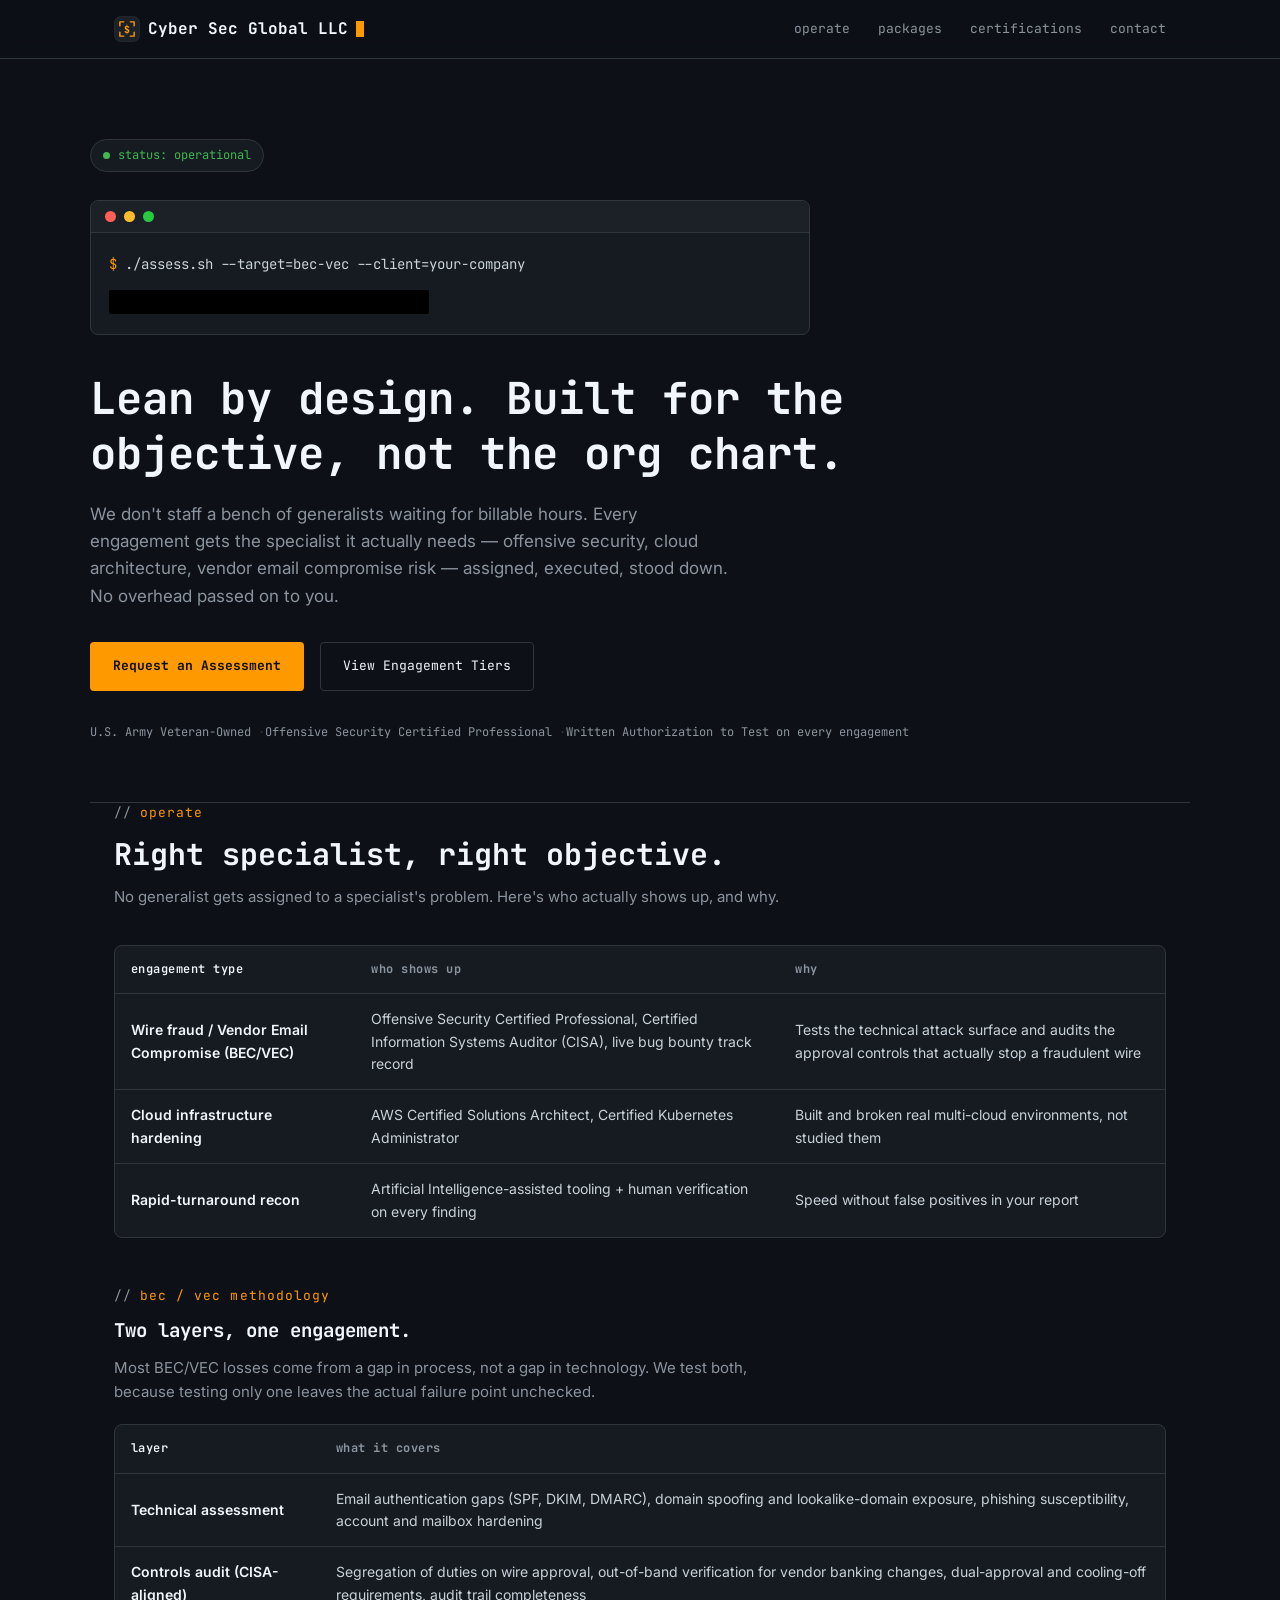
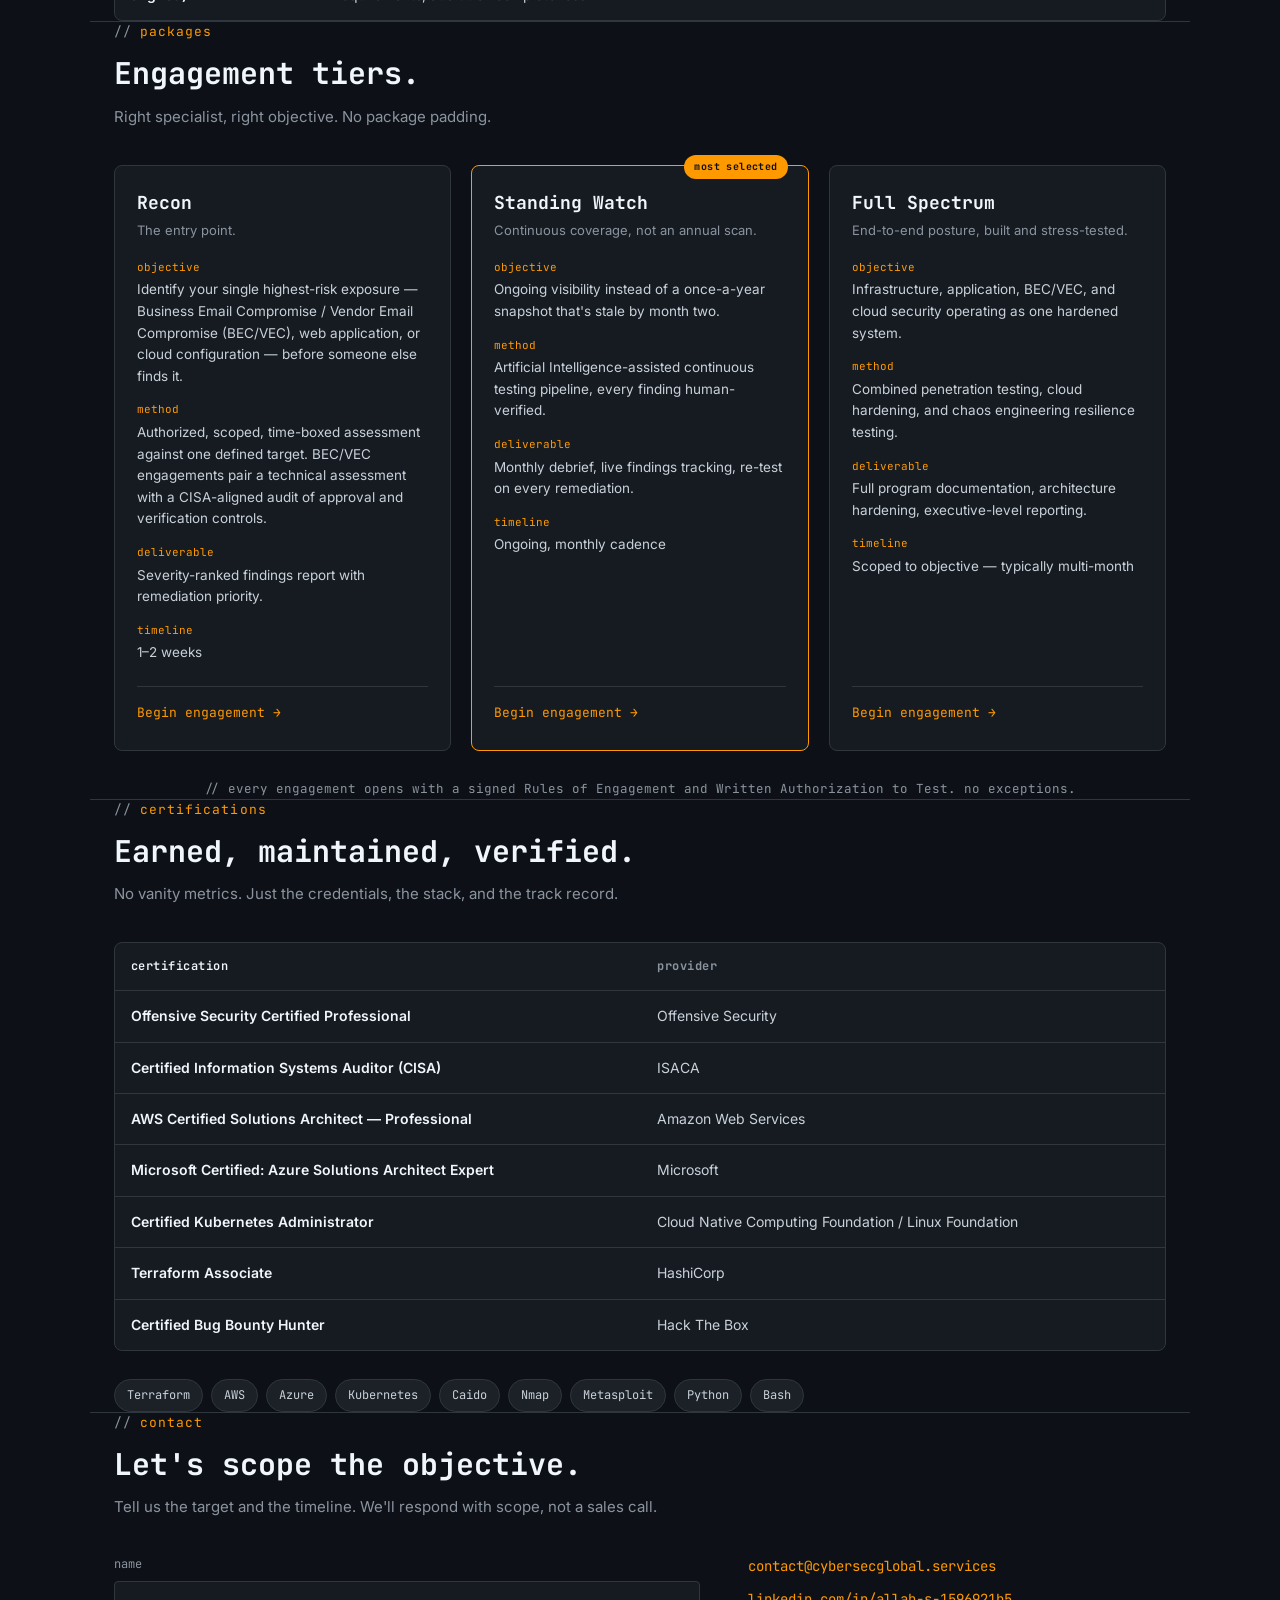
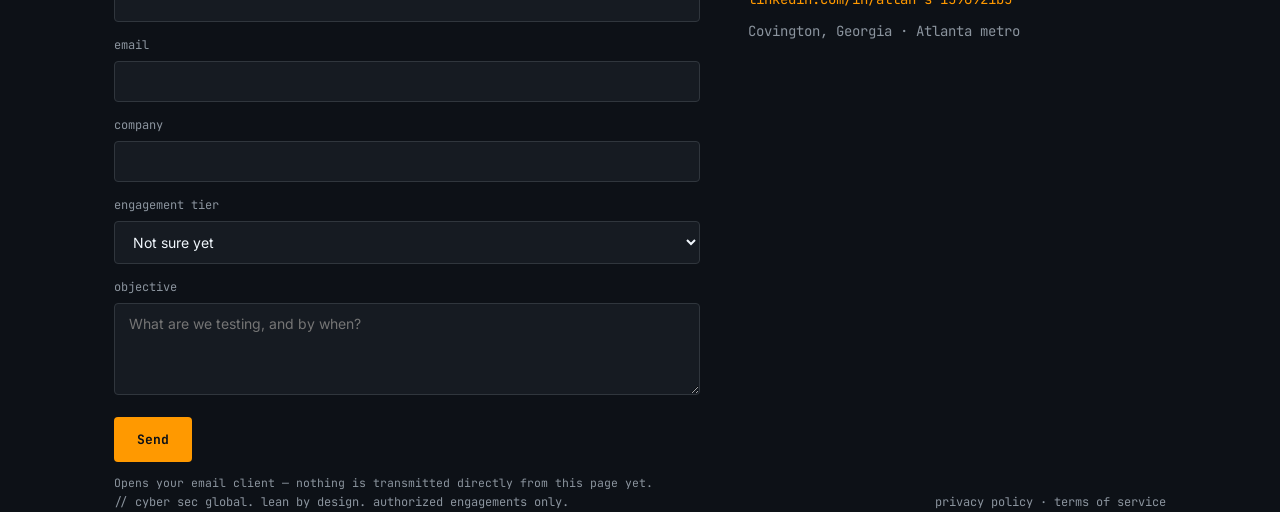
==== commit 20f28bd2: "Update AWS certification from Associate to Professional" ====
--- a/index.html
+++ b/index.html
@@ -190,7 +190,7 @@
       <tbody>
         <tr><td class="lead">Offensive Security Certified Professional</td><td>Offensive Security</td></tr>
         <tr><td class="lead">Certified Information Systems Auditor (CISA)</td><td>ISACA</td></tr>
-        <tr><td class="lead">AWS Certified Solutions Architect — Associate</td><td>Amazon Web Services</td></tr>
+        <tr><td class="lead">AWS Certified Solutions Architect — Professional</td><td>Amazon Web Services</td></tr>
         <tr><td class="lead">Microsoft Certified: Azure Solutions Architect Expert</td><td>Microsoft</td></tr>
         <tr><td class="lead">Certified Kubernetes Administrator</td><td>Cloud Native Computing Foundation / Linux Foundation</td></tr>
         <tr><td class="lead">Terraform Associate</td><td>HashiCorp</td></tr>
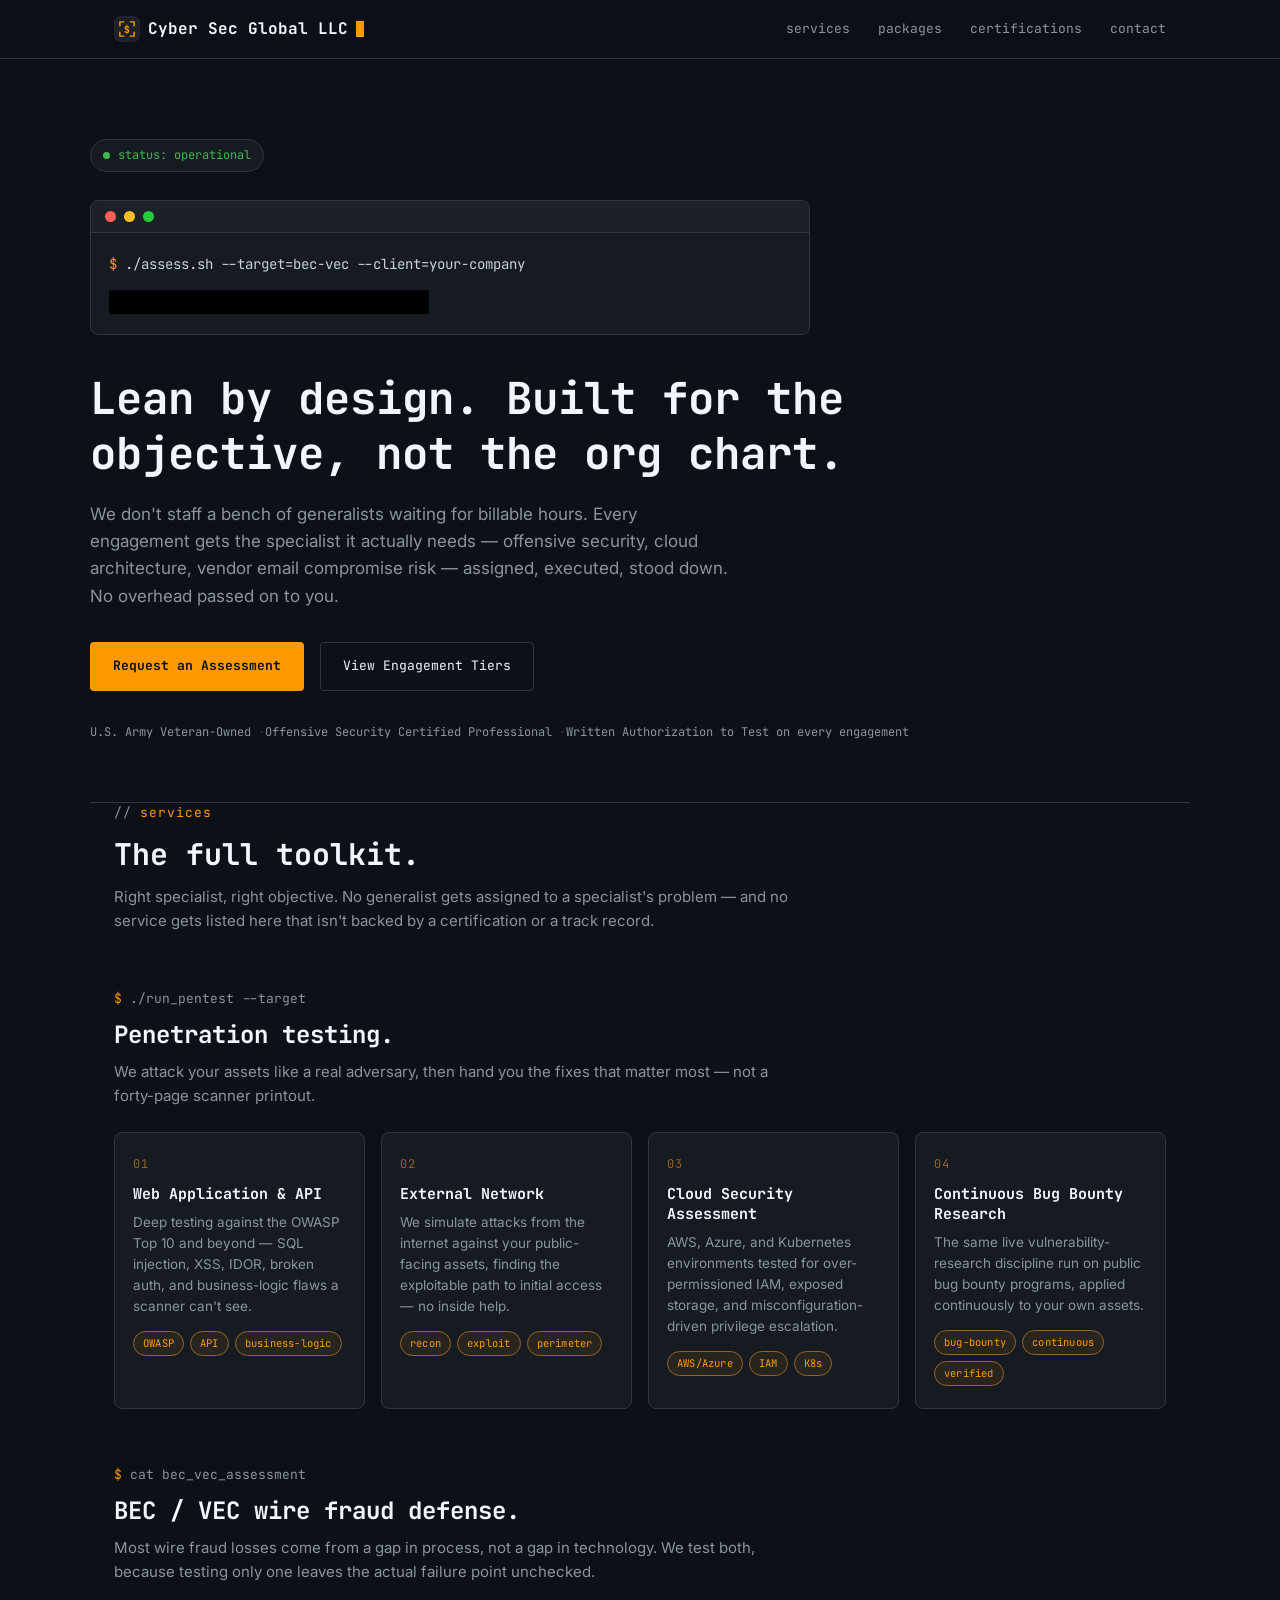
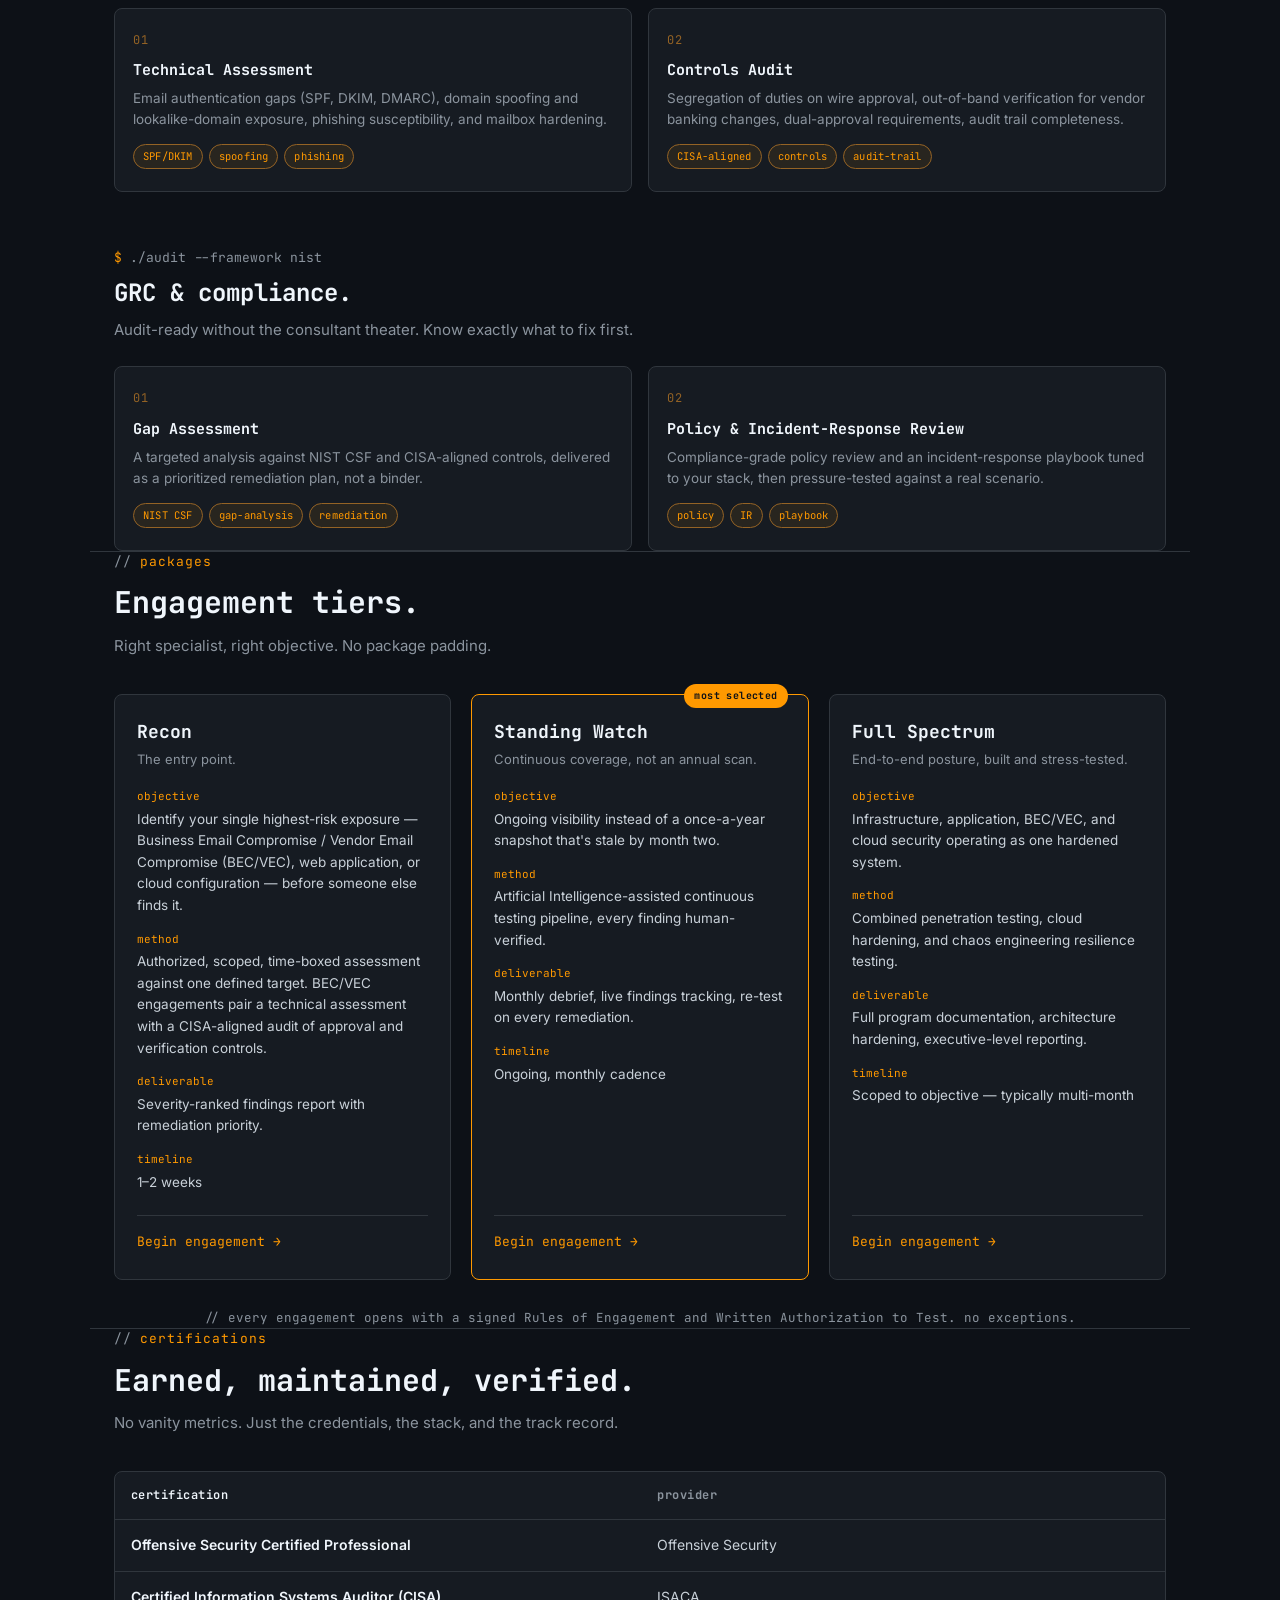
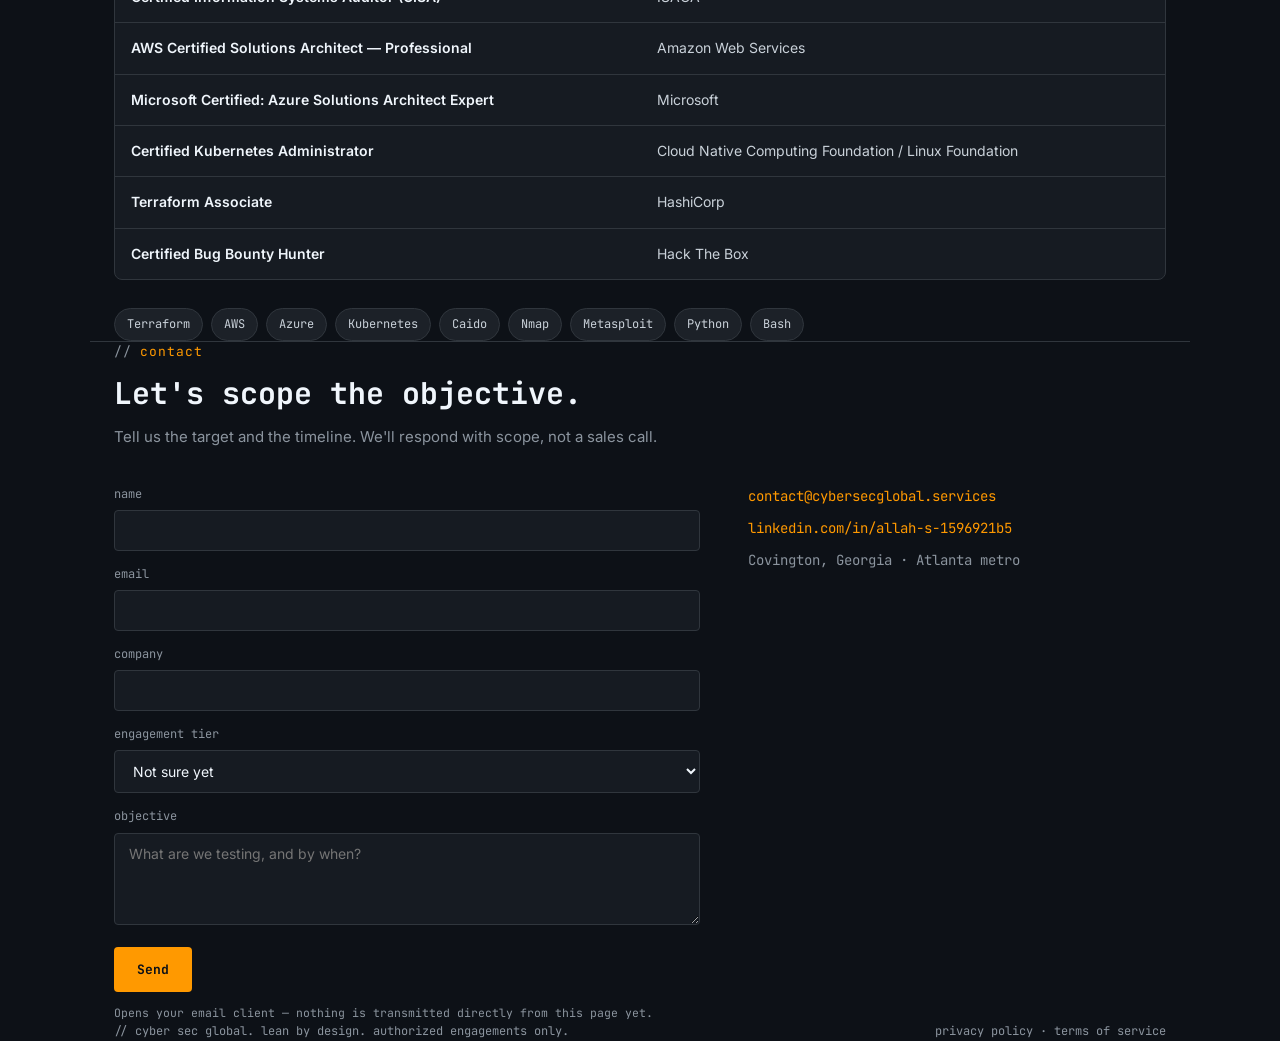
==== commit 943fb56b: "Add files via upload site updates" ====
--- a/index.html
+++ b/index.html
@@ -38,7 +38,7 @@
     <span class="logo-text">Cyber Sec Global LLC</span><span class="cursor"></span>
     </div>
     <div class="nav-links" id="navLinks">
-      <a href="#operate">operate</a>
+      <a href="#operate">services</a>
       <a href="#packages">packages</a>
       <a href="#certs">certifications</a>
       <a href="#contact">contact</a>
@@ -79,52 +79,81 @@
 
 <section id="operate" class="wrap">
   <div class="section-head">
-    <div class="kicker">operate</div>
-    <h2>Right specialist, right objective.</h2>
-    <p>No generalist gets assigned to a specialist's problem. Here's who actually shows up, and why.</p>
-  </div>
-  <div class="table-wrap">
-    <table>
-      <thead>
-        <tr><th class="lead">engagement type</th><th>who shows up</th><th>why</th></tr>
-      </thead>
-      <tbody>
-        <tr>
-          <td class="lead">Wire fraud / Vendor Email Compromise (BEC/VEC)</td>
-          <td>Offensive Security Certified Professional, Certified Information Systems Auditor (CISA), live bug bounty track record</td>
-          <td>Tests the technical attack surface and audits the approval controls that actually stop a fraudulent wire</td>
-        </tr>
-        <tr>
-          <td class="lead">Cloud infrastructure hardening</td>
-          <td>AWS Certified Solutions Architect, Certified Kubernetes Administrator</td>
-          <td>Built and broken real multi-cloud environments, not studied them</td>
-        </tr>
-        <tr>
-          <td class="lead">Rapid-turnaround recon</td>
-          <td>Artificial Intelligence-assisted tooling + human verification on every finding</td>
-          <td>Speed without false positives in your report</td>
-        </tr>
-      </tbody>
-    </table>
-  </div>
-
-  <div class="kicker" style="margin-top: 48px;">bec / vec methodology</div>
-  <h3 style="font-size: 19px; margin-bottom: 14px;">Two layers, one engagement.</h3>
-  <p style="color: var(--text-dim); font-size: 15px; max-width: 680px; margin-bottom: 20px;">Most BEC/VEC losses come from a gap in process, not a gap in technology. We test both, because testing only one leaves the actual failure point unchecked.</p>
-  <div class="table-wrap">
-    <table>
-      <thead><tr><th class="lead">layer</th><th>what it covers</th></tr></thead>
-      <tbody>
-        <tr>
-          <td class="lead">Technical assessment</td>
-          <td>Email authentication gaps (SPF, DKIM, DMARC), domain spoofing and lookalike-domain exposure, phishing susceptibility, account and mailbox hardening</td>
-        </tr>
-        <tr>
-          <td class="lead">Controls audit (CISA-aligned)</td>
-          <td>Segregation of duties on wire approval, out-of-band verification for vendor banking changes, dual-approval and cooling-off requirements, audit trail completeness</td>
-        </tr>
-      </tbody>
-    </table>
+    <div class="kicker">services</div>
+    <h2>The full toolkit.</h2>
+    <p>Right specialist, right objective. No generalist gets assigned to a specialist's problem — and no service gets listed here that isn't backed by a certification or a track record.</p>
+  </div>
+
+  <div class="svc-category">
+    <div class="svc-cmd">./run_pentest --target</div>
+    <h3>Penetration testing.</h3>
+    <p class="svc-intro">We attack your assets like a real adversary, then hand you the fixes that matter most — not a forty-page scanner printout.</p>
+    <div class="svc-grid">
+      <div class="svc-card">
+        <div class="svc-num">01</div>
+        <h4>Web Application &amp; API</h4>
+        <p>Deep testing against the OWASP Top 10 and beyond — SQL injection, XSS, IDOR, broken auth, and business-logic flaws a scanner can't see.</p>
+        <div class="svc-tags"><span>OWASP</span><span>API</span><span>business-logic</span></div>
+      </div>
+      <div class="svc-card">
+        <div class="svc-num">02</div>
+        <h4>External Network</h4>
+        <p>We simulate attacks from the internet against your public-facing assets, finding the exploitable path to initial access — no inside help.</p>
+        <div class="svc-tags"><span>recon</span><span>exploit</span><span>perimeter</span></div>
+      </div>
+      <div class="svc-card">
+        <div class="svc-num">03</div>
+        <h4>Cloud Security Assessment</h4>
+        <p>AWS, Azure, and Kubernetes environments tested for over-permissioned IAM, exposed storage, and misconfiguration-driven privilege escalation.</p>
+        <div class="svc-tags"><span>AWS/Azure</span><span>IAM</span><span>K8s</span></div>
+      </div>
+      <div class="svc-card">
+        <div class="svc-num">04</div>
+        <h4>Continuous Bug Bounty Research</h4>
+        <p>The same live vulnerability-research discipline run on public bug bounty programs, applied continuously to your own assets.</p>
+        <div class="svc-tags"><span>bug-bounty</span><span>continuous</span><span>verified</span></div>
+      </div>
+    </div>
+  </div>
+
+  <div class="svc-category">
+    <div class="svc-cmd">cat bec_vec_assessment</div>
+    <h3>BEC / VEC wire fraud defense.</h3>
+    <p class="svc-intro">Most wire fraud losses come from a gap in process, not a gap in technology. We test both, because testing only one leaves the actual failure point unchecked.</p>
+    <div class="svc-grid svc-grid-2">
+      <div class="svc-card">
+        <div class="svc-num">01</div>
+        <h4>Technical Assessment</h4>
+        <p>Email authentication gaps (SPF, DKIM, DMARC), domain spoofing and lookalike-domain exposure, phishing susceptibility, and mailbox hardening.</p>
+        <div class="svc-tags"><span>SPF/DKIM</span><span>spoofing</span><span>phishing</span></div>
+      </div>
+      <div class="svc-card">
+        <div class="svc-num">02</div>
+        <h4>Controls Audit</h4>
+        <p>Segregation of duties on wire approval, out-of-band verification for vendor banking changes, dual-approval requirements, audit trail completeness.</p>
+        <div class="svc-tags"><span>CISA-aligned</span><span>controls</span><span>audit-trail</span></div>
+      </div>
+    </div>
+  </div>
+
+  <div class="svc-category">
+    <div class="svc-cmd">./audit --framework nist</div>
+    <h3>GRC &amp; compliance.</h3>
+    <p class="svc-intro">Audit-ready without the consultant theater. Know exactly what to fix first.</p>
+    <div class="svc-grid svc-grid-2">
+      <div class="svc-card">
+        <div class="svc-num">01</div>
+        <h4>Gap Assessment</h4>
+        <p>A targeted analysis against NIST CSF and CISA-aligned controls, delivered as a prioritized remediation plan, not a binder.</p>
+        <div class="svc-tags"><span>NIST CSF</span><span>gap-analysis</span><span>remediation</span></div>
+      </div>
+      <div class="svc-card">
+        <div class="svc-num">02</div>
+        <h4>Policy &amp; Incident-Response Review</h4>
+        <p>Compliance-grade policy review and an incident-response playbook tuned to your stack, then pressure-tested against a real scenario.</p>
+        <div class="svc-tags"><span>policy</span><span>IR</span><span>playbook</span></div>
+      </div>
+    </div>
   </div>
 </section>
 
--- a/style.css
+++ b/style.css
@@ -273,6 +273,79 @@
   .table-wrap tr:last-child td { border-bottom: none; }
   .table-wrap { overflow-x: auto; }
 
+  /* ---------- SERVICES (categorized, numbered cards) ---------- */
+  .svc-category { margin-top: 56px; }
+  .svc-category:first-of-type { margin-top: 40px; }
+  .svc-cmd {
+    font-family: var(--mono);
+    font-size: 13px;
+    color: var(--text-dim);
+    margin-bottom: 10px;
+  }
+  .svc-cmd::before { content: "$ "; color: var(--amber); }
+  .svc-category h3 {
+    font-size: clamp(19px, 2.4vw, 24px);
+    margin-bottom: 10px;
+  }
+  .svc-intro {
+    color: var(--text-dim);
+    font-size: 15px;
+    max-width: 680px;
+    margin-bottom: 24px;
+  }
+  .svc-grid {
+    display: grid;
+    grid-template-columns: repeat(4, 1fr);
+    gap: 16px;
+  }
+  .svc-grid-2 { grid-template-columns: repeat(2, 1fr); }
+  @media (max-width: 900px) { .svc-grid, .svc-grid-2 { grid-template-columns: 1fr 1fr; } }
+  @media (max-width: 600px) { .svc-grid, .svc-grid-2 { grid-template-columns: 1fr; } }
+  .svc-card {
+    background: var(--panel);
+    border: 1px solid var(--border);
+    border-radius: 8px;
+    padding: 22px 18px;
+    transition: border-color 0.15s ease;
+  }
+  .svc-card:hover { border-color: var(--amber-dim); }
+  .svc-num {
+    font-family: var(--mono);
+    font-size: 12px;
+    color: var(--amber-dim);
+    margin-bottom: 10px;
+    letter-spacing: 0.05em;
+  }
+  .svc-card h4 {
+    font-family: var(--mono);
+    color: var(--text-bright);
+    font-size: 15px;
+    font-weight: 700;
+    margin-bottom: 8px;
+    line-height: 1.35;
+  }
+  .svc-card p {
+    color: var(--text-dim);
+    font-size: 13.5px;
+    line-height: 1.55;
+    margin-bottom: 14px;
+  }
+  .svc-tags {
+    display: flex;
+    flex-wrap: wrap;
+    gap: 6px;
+  }
+  .svc-tags span {
+    font-family: var(--mono);
+    font-size: 10.5px;
+    color: var(--amber);
+    background: rgba(255, 153, 0, 0.08);
+    border: 1px solid var(--amber-dim);
+    border-radius: 100px;
+    padding: 3px 9px;
+    letter-spacing: 0.02em;
+  }
+
   /* ---------- PACKAGES ---------- */
   .pkg-grid {
     display: grid;
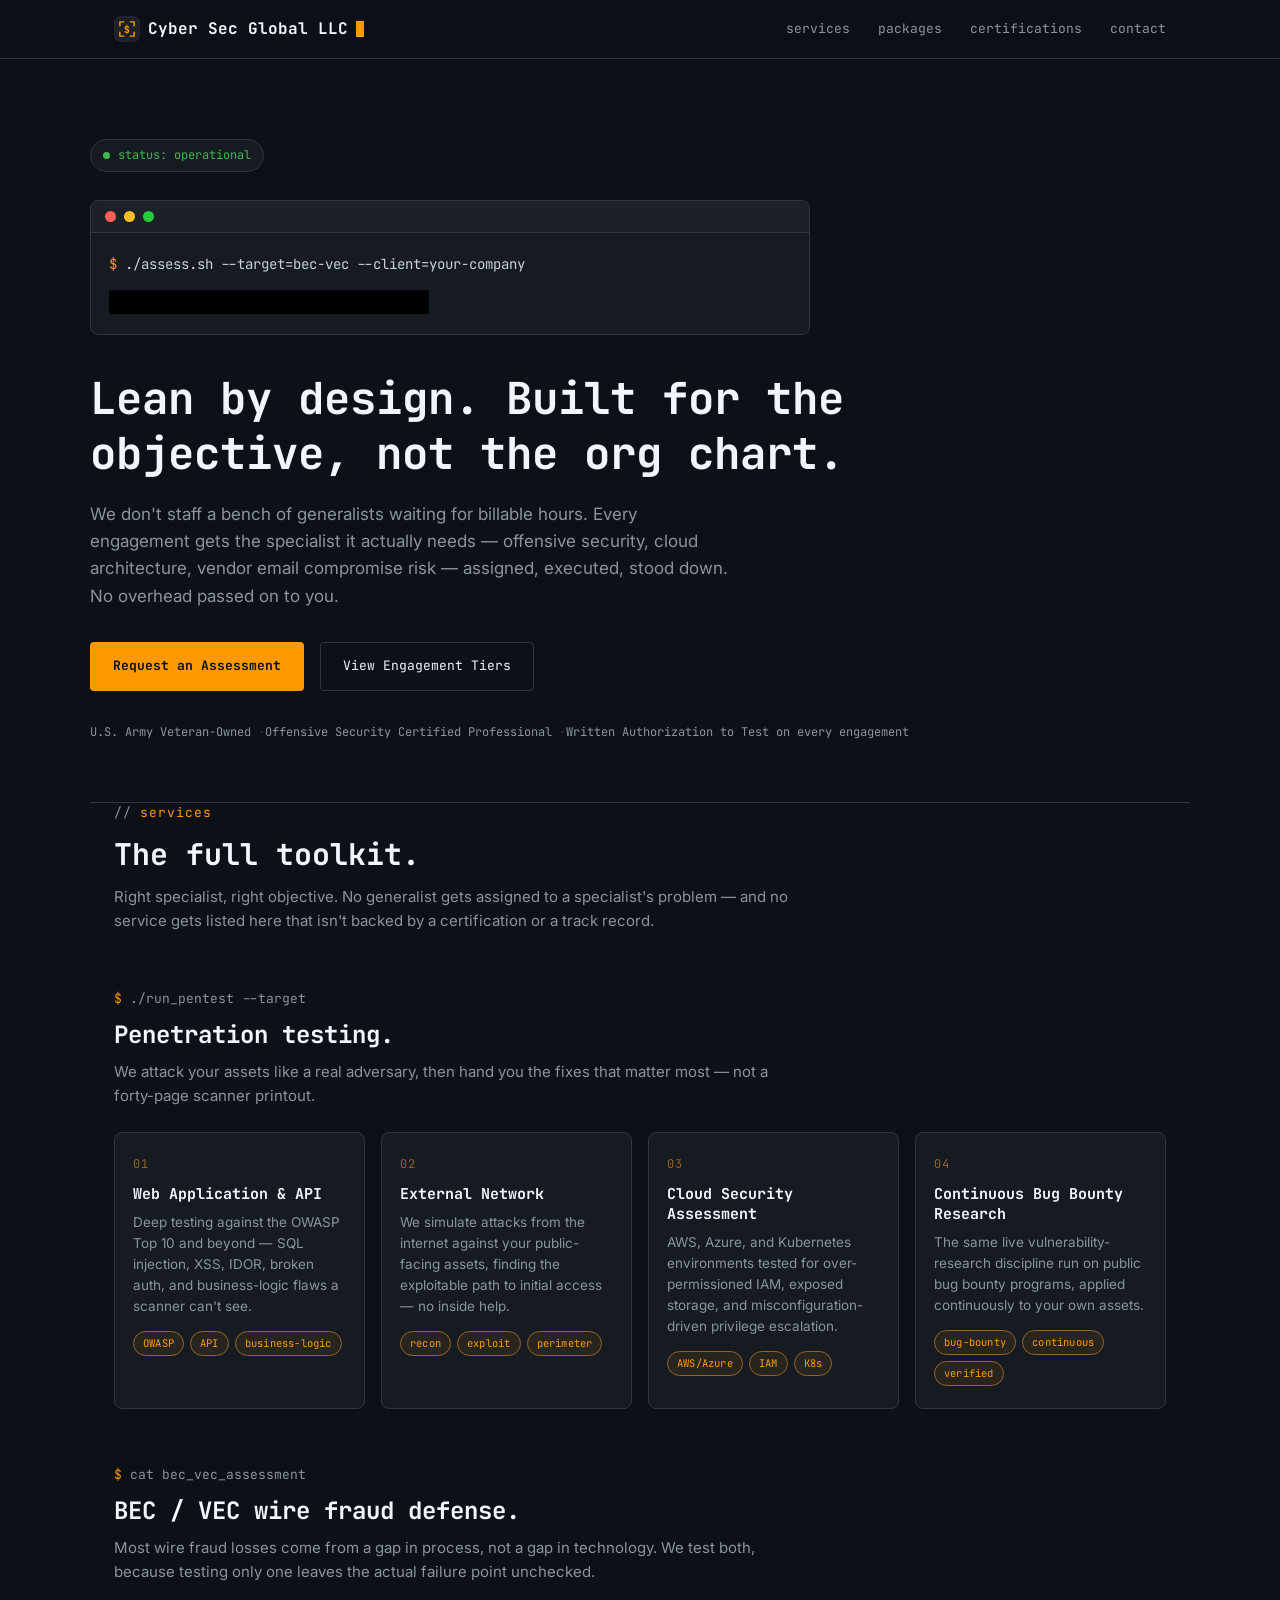
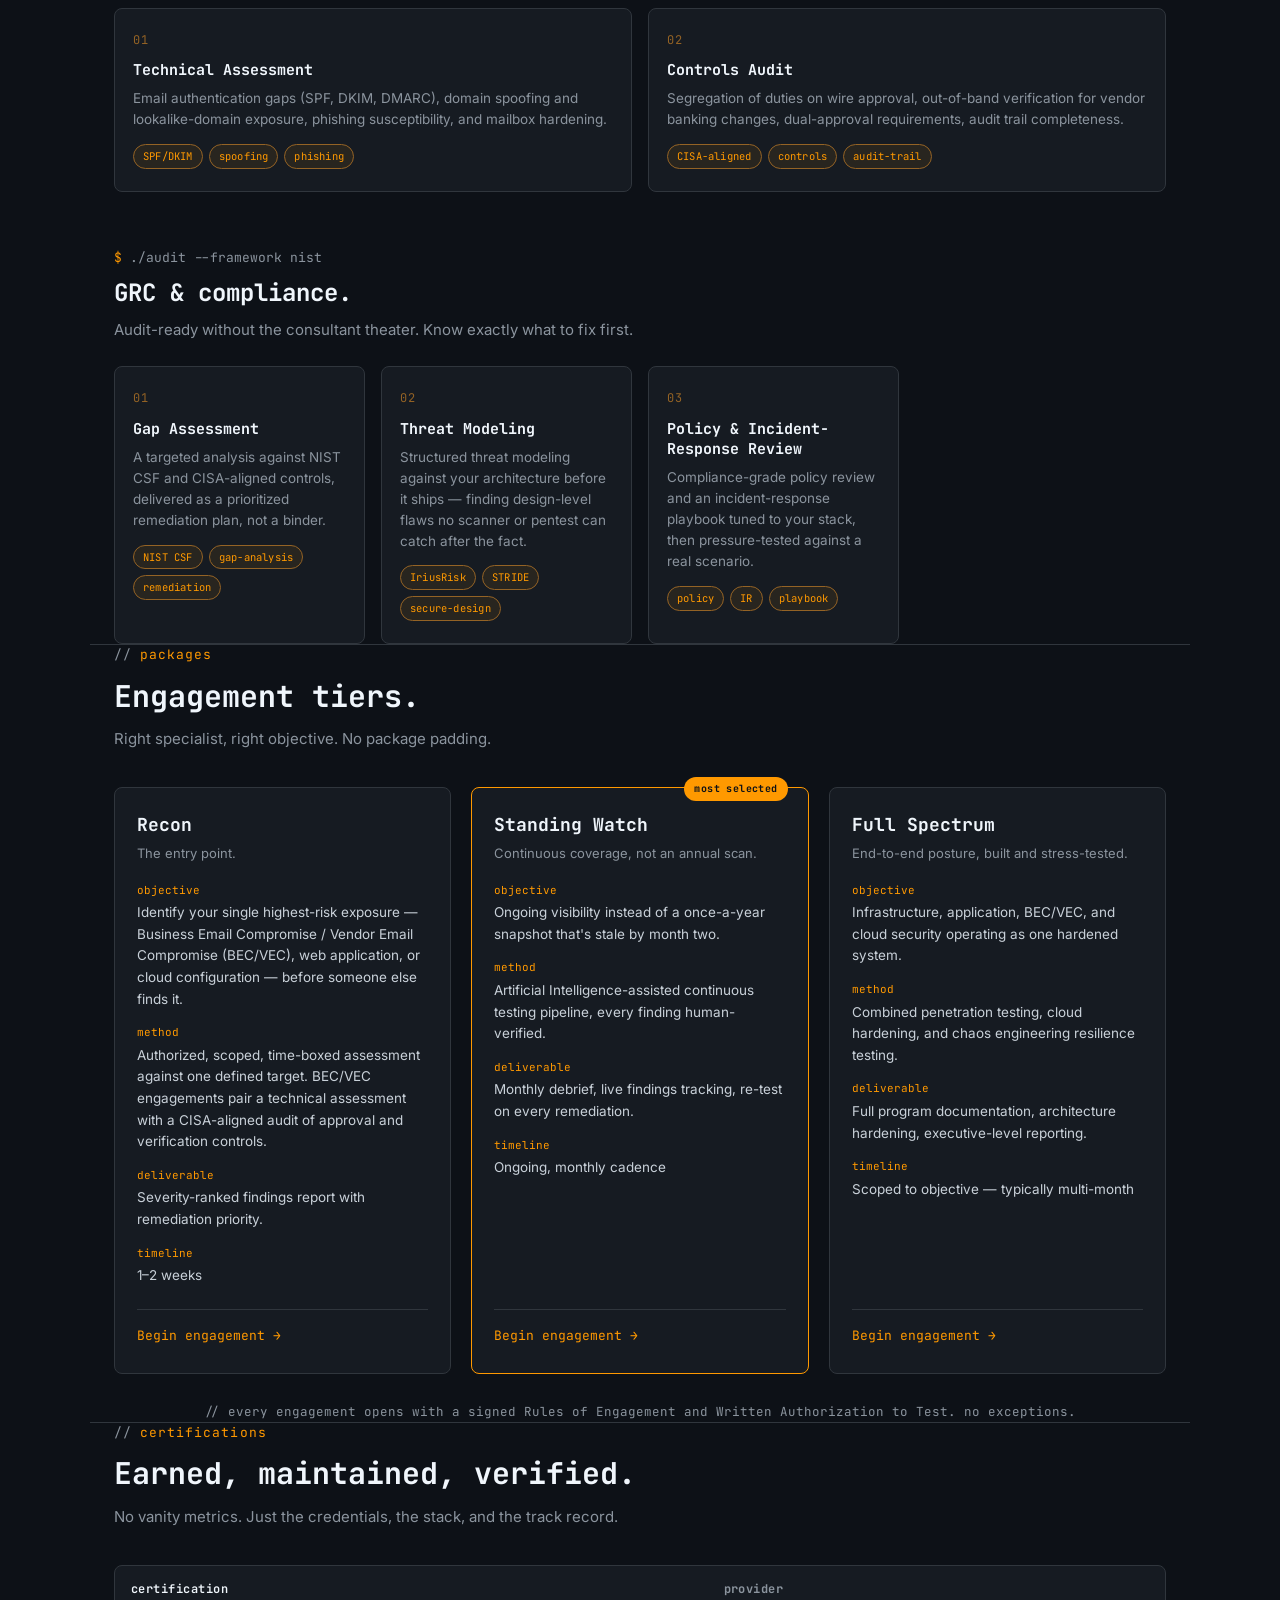
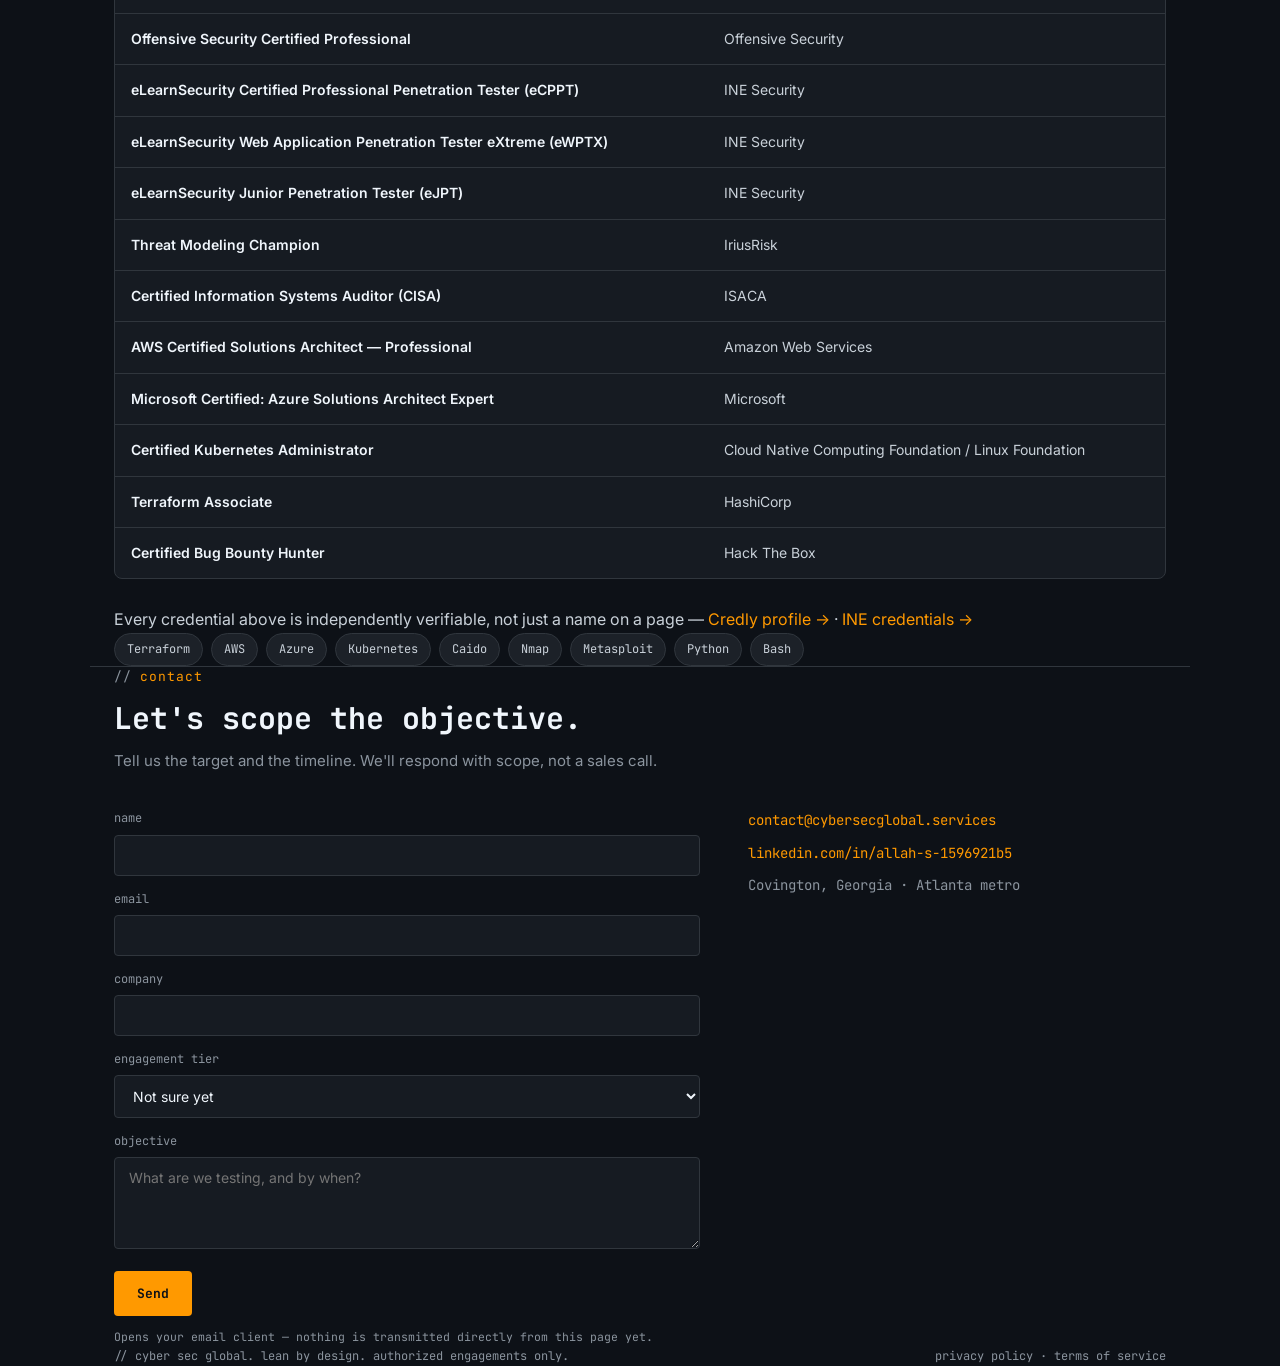
==== commit 6ead1e3b: "Rename index (1).html to index.html" ====
--- a/index.html
+++ b/index.html
@@ -140,7 +140,7 @@
     <div class="svc-cmd">./audit --framework nist</div>
     <h3>GRC &amp; compliance.</h3>
     <p class="svc-intro">Audit-ready without the consultant theater. Know exactly what to fix first.</p>
-    <div class="svc-grid svc-grid-2">
+    <div class="svc-grid svc-grid-3">
       <div class="svc-card">
         <div class="svc-num">01</div>
         <h4>Gap Assessment</h4>
@@ -149,6 +149,12 @@
       </div>
       <div class="svc-card">
         <div class="svc-num">02</div>
+        <h4>Threat Modeling</h4>
+        <p>Structured threat modeling against your architecture before it ships — finding design-level flaws no scanner or pentest can catch after the fact.</p>
+        <div class="svc-tags"><span>IriusRisk</span><span>STRIDE</span><span>secure-design</span></div>
+      </div>
+      <div class="svc-card">
+        <div class="svc-num">03</div>
         <h4>Policy &amp; Incident-Response Review</h4>
         <p>Compliance-grade policy review and an incident-response playbook tuned to your stack, then pressure-tested against a real scenario.</p>
         <div class="svc-tags"><span>policy</span><span>IR</span><span>playbook</span></div>
@@ -218,6 +224,10 @@
       <thead><tr><th class="lead">certification</th><th>provider</th></tr></thead>
       <tbody>
         <tr><td class="lead">Offensive Security Certified Professional</td><td>Offensive Security</td></tr>
+        <tr><td class="lead">eLearnSecurity Certified Professional Penetration Tester (eCPPT)</td><td>INE Security</td></tr>
+        <tr><td class="lead">eLearnSecurity Web Application Penetration Tester eXtreme (eWPTX)</td><td>INE Security</td></tr>
+        <tr><td class="lead">eLearnSecurity Junior Penetration Tester (eJPT)</td><td>INE Security</td></tr>
+        <tr><td class="lead">Threat Modeling Champion</td><td>IriusRisk</td></tr>
         <tr><td class="lead">Certified Information Systems Auditor (CISA)</td><td>ISACA</td></tr>
         <tr><td class="lead">AWS Certified Solutions Architect — Professional</td><td>Amazon Web Services</td></tr>
         <tr><td class="lead">Microsoft Certified: Azure Solutions Architect Expert</td><td>Microsoft</td></tr>
@@ -227,6 +237,8 @@
       </tbody>
     </table>
   </div>
+
+  <div class="cert-verify-note">Every credential above is independently verifiable, not just a name on a page — <a href="https://www.credly.com/users/allah-shabazz-el.b661b4db" target="_blank" rel="noopener">Credly profile →</a> · <a href="https://certs.ine.com/947981d1-3f69-45a1-bb3c-ef95d0fb9348" target="_blank" rel="noopener">INE credentials →</a></div>
 
   <div class="pill-row">
     <span class="pill">Terraform</span><span class="pill">AWS</span><span class="pill">Azure</span>
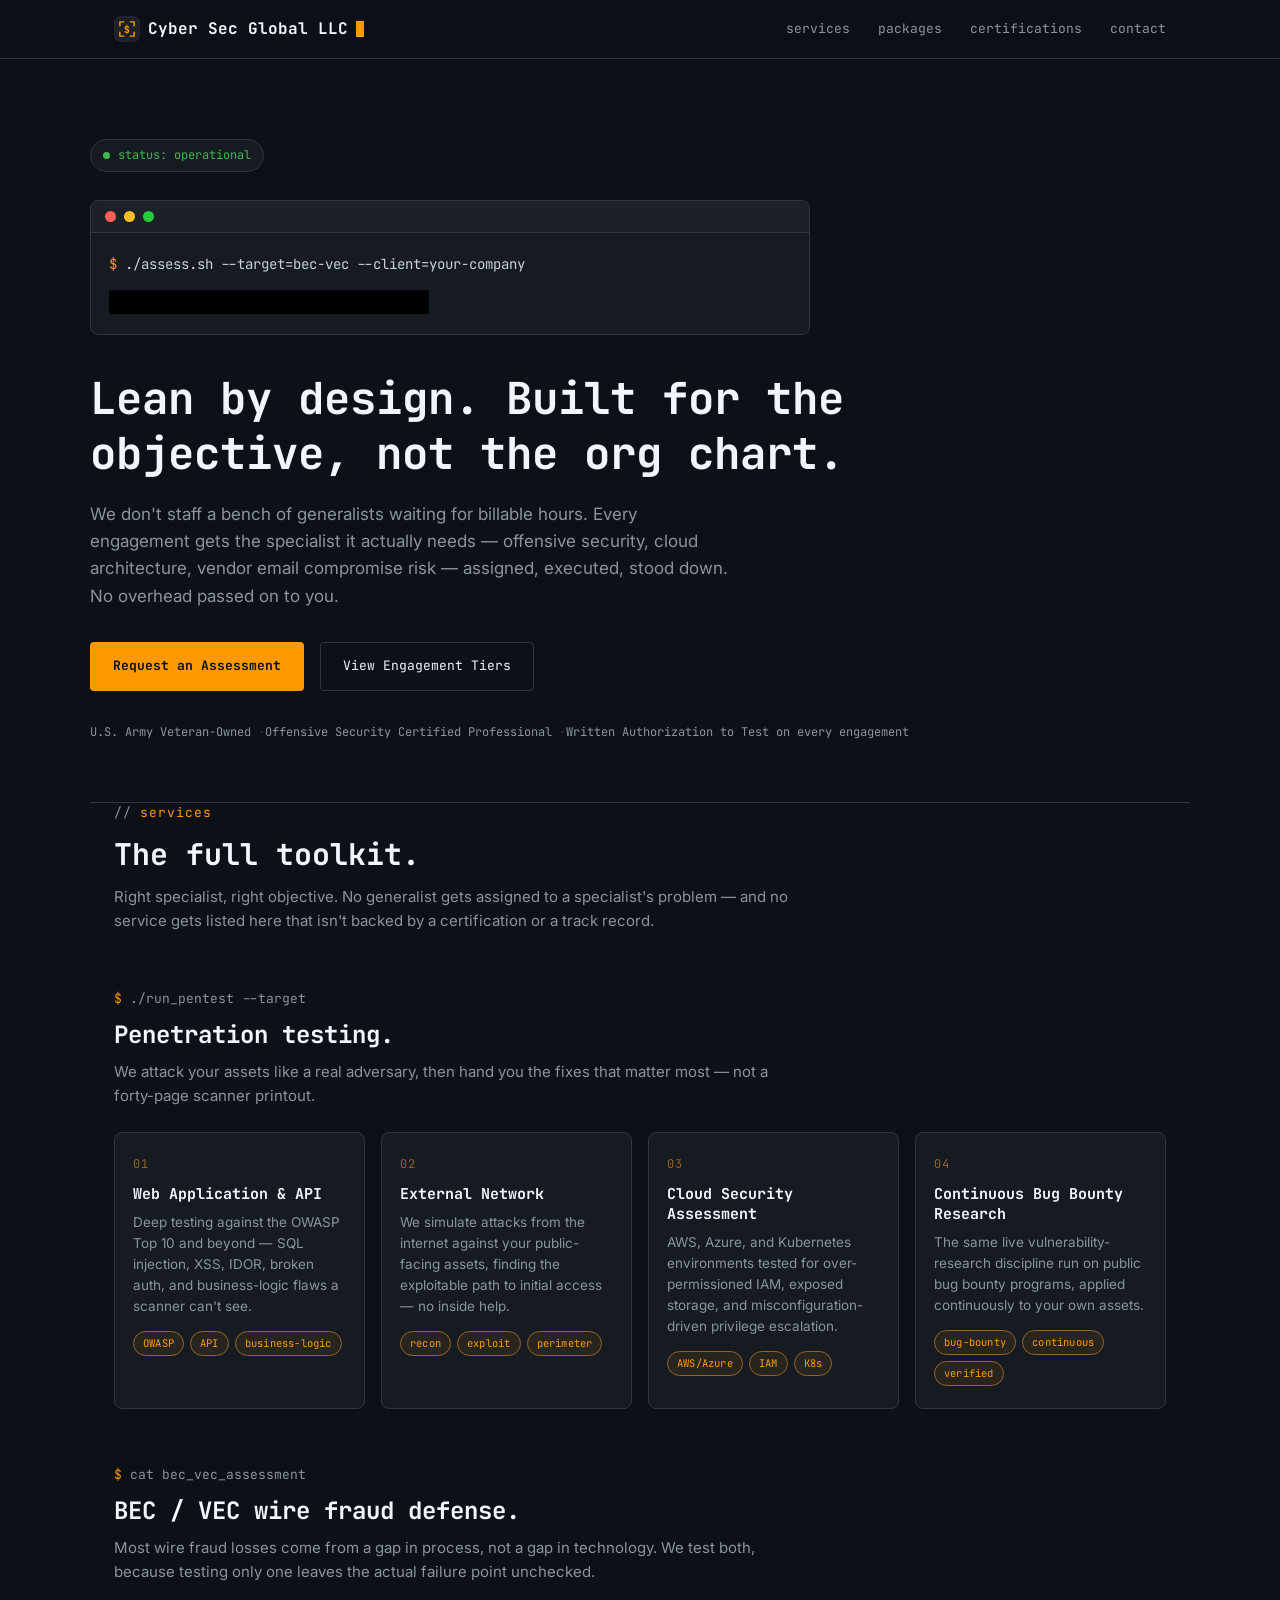
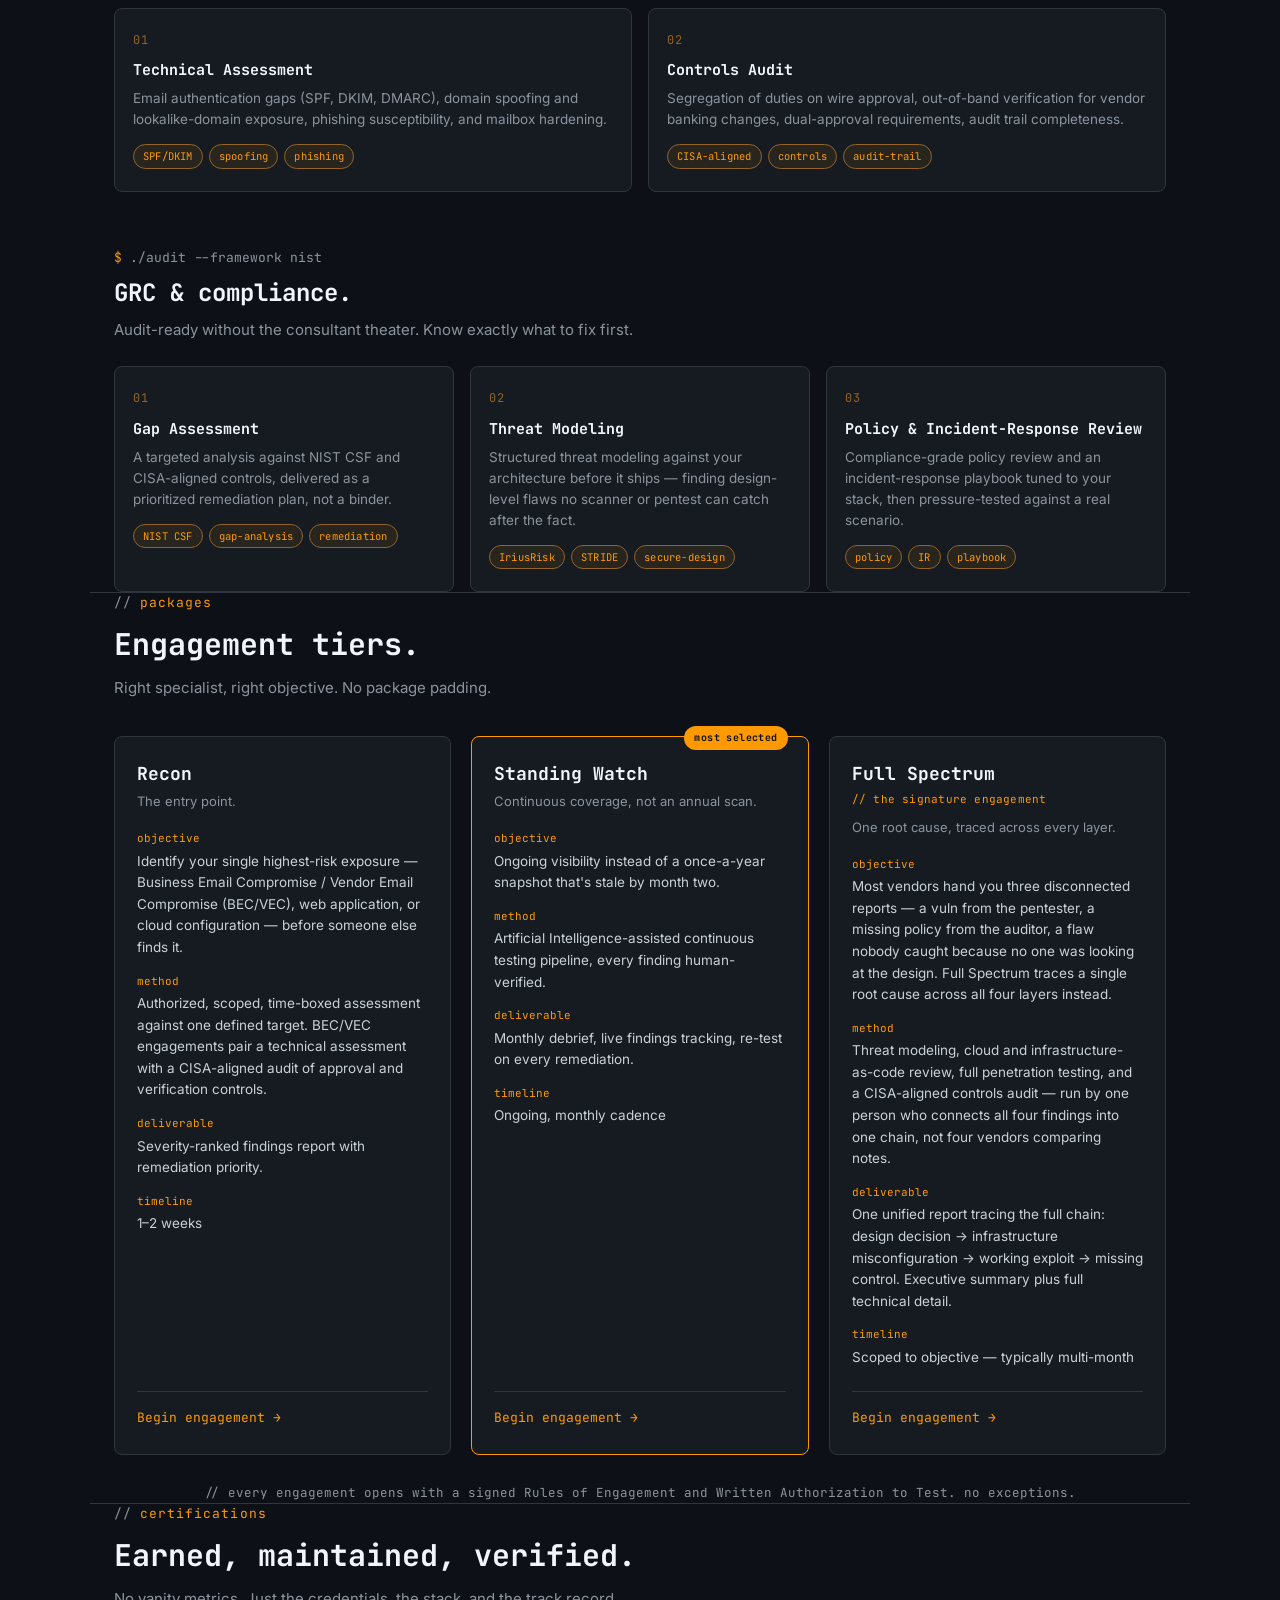
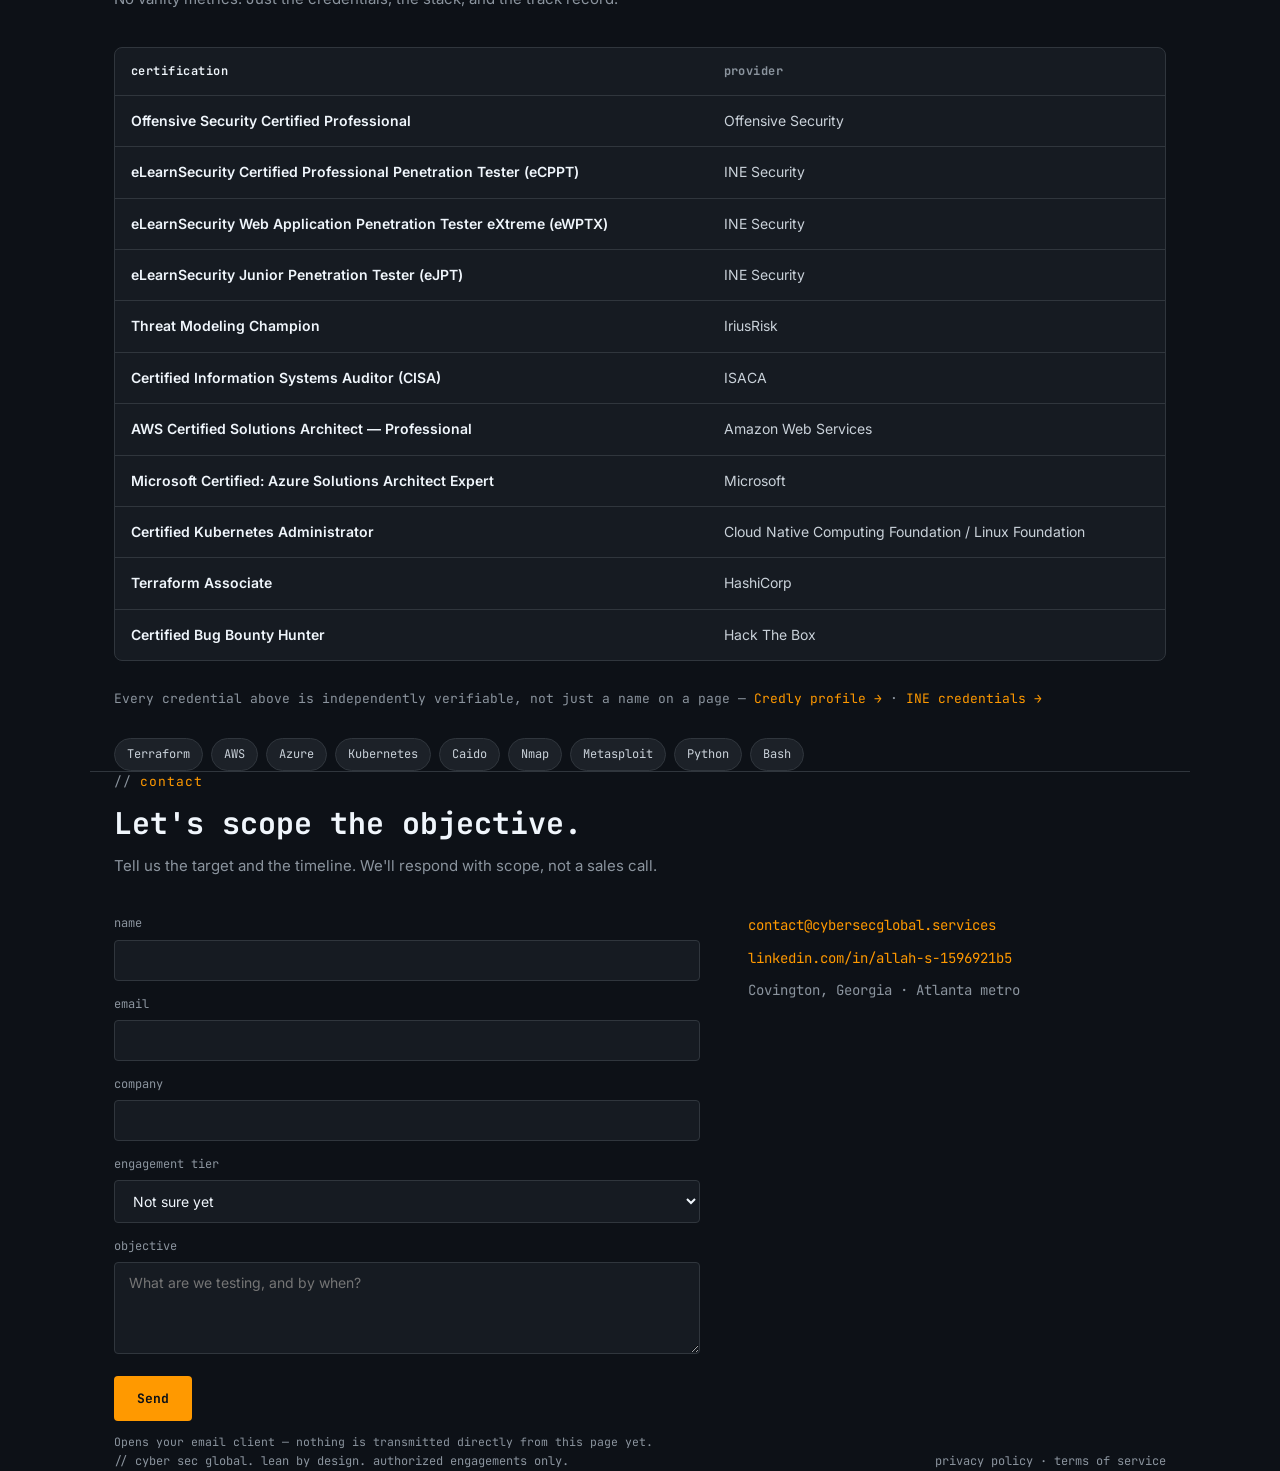
==== commit 2d92d377: "Add files via upload" ====
--- a/index.html
+++ b/index.html
@@ -198,11 +198,12 @@
 
     <div class="pkg-card">
       <h3>Full Spectrum</h3>
-      <div class="tagline">End-to-end posture, built and stress-tested.</div>
+      <div class="pkg-signature">// the signature engagement</div>
+      <div class="tagline">One root cause, traced across every layer.</div>
       <dl>
-        <dt>objective</dt><dd>Infrastructure, application, BEC/VEC, and cloud security operating as one hardened system.</dd>
-        <dt>method</dt><dd>Combined penetration testing, cloud hardening, and chaos engineering resilience testing.</dd>
-        <dt>deliverable</dt><dd>Full program documentation, architecture hardening, executive-level reporting.</dd>
+        <dt>objective</dt><dd>Most vendors hand you three disconnected reports — a vuln from the pentester, a missing policy from the auditor, a flaw nobody caught because no one was looking at the design. Full Spectrum traces a single root cause across all four layers instead.</dd>
+        <dt>method</dt><dd>Threat modeling, cloud and infrastructure-as-code review, full penetration testing, and a CISA-aligned controls audit — run by one person who connects all four findings into one chain, not four vendors comparing notes.</dd>
+        <dt>deliverable</dt><dd>One unified report tracing the full chain: design decision → infrastructure misconfiguration → working exploit → missing control. Executive summary plus full technical detail.</dd>
         <dt>timeline</dt><dd>Scoped to objective — typically multi-month</dd>
       </dl>
       <a href="#contact" class="pkg-cta" data-tier="Full Spectrum">Begin engagement →</a>
--- a/style.css
+++ b/style.css
@@ -299,8 +299,9 @@
     gap: 16px;
   }
   .svc-grid-2 { grid-template-columns: repeat(2, 1fr); }
-  @media (max-width: 900px) { .svc-grid, .svc-grid-2 { grid-template-columns: 1fr 1fr; } }
-  @media (max-width: 600px) { .svc-grid, .svc-grid-2 { grid-template-columns: 1fr; } }
+  .svc-grid-3 { grid-template-columns: repeat(3, 1fr); }
+  @media (max-width: 900px) { .svc-grid, .svc-grid-2, .svc-grid-3 { grid-template-columns: 1fr 1fr; } }
+  @media (max-width: 600px) { .svc-grid, .svc-grid-2, .svc-grid-3 { grid-template-columns: 1fr; } }
   .svc-card {
     background: var(--panel);
     border: 1px solid var(--border);
@@ -380,6 +381,13 @@
     font-size: 18px;
     margin-bottom: 6px;
   }
+  .pkg-signature {
+    font-family: var(--mono);
+    font-size: 11px;
+    color: var(--amber);
+    margin-bottom: 8px;
+    letter-spacing: 0.02em;
+  }
   .pkg-card .tagline {
     color: var(--text-dim);
     font-size: 13px;
@@ -414,6 +422,15 @@
   }
 
   /* ---------- STACK BADGES ---------- */
+  .cert-verify-note {
+    font-family: var(--mono);
+    font-size: 13px;
+    color: var(--text-dim);
+    margin-bottom: 28px;
+  }
+  .cert-verify-note a { color: var(--amber); }
+  .cert-verify-note a:hover { color: #ffad33; }
+
   .pill-row { display: flex; flex-wrap: wrap; gap: 8px; }
   .pill {
     font-family: var(--mono);
